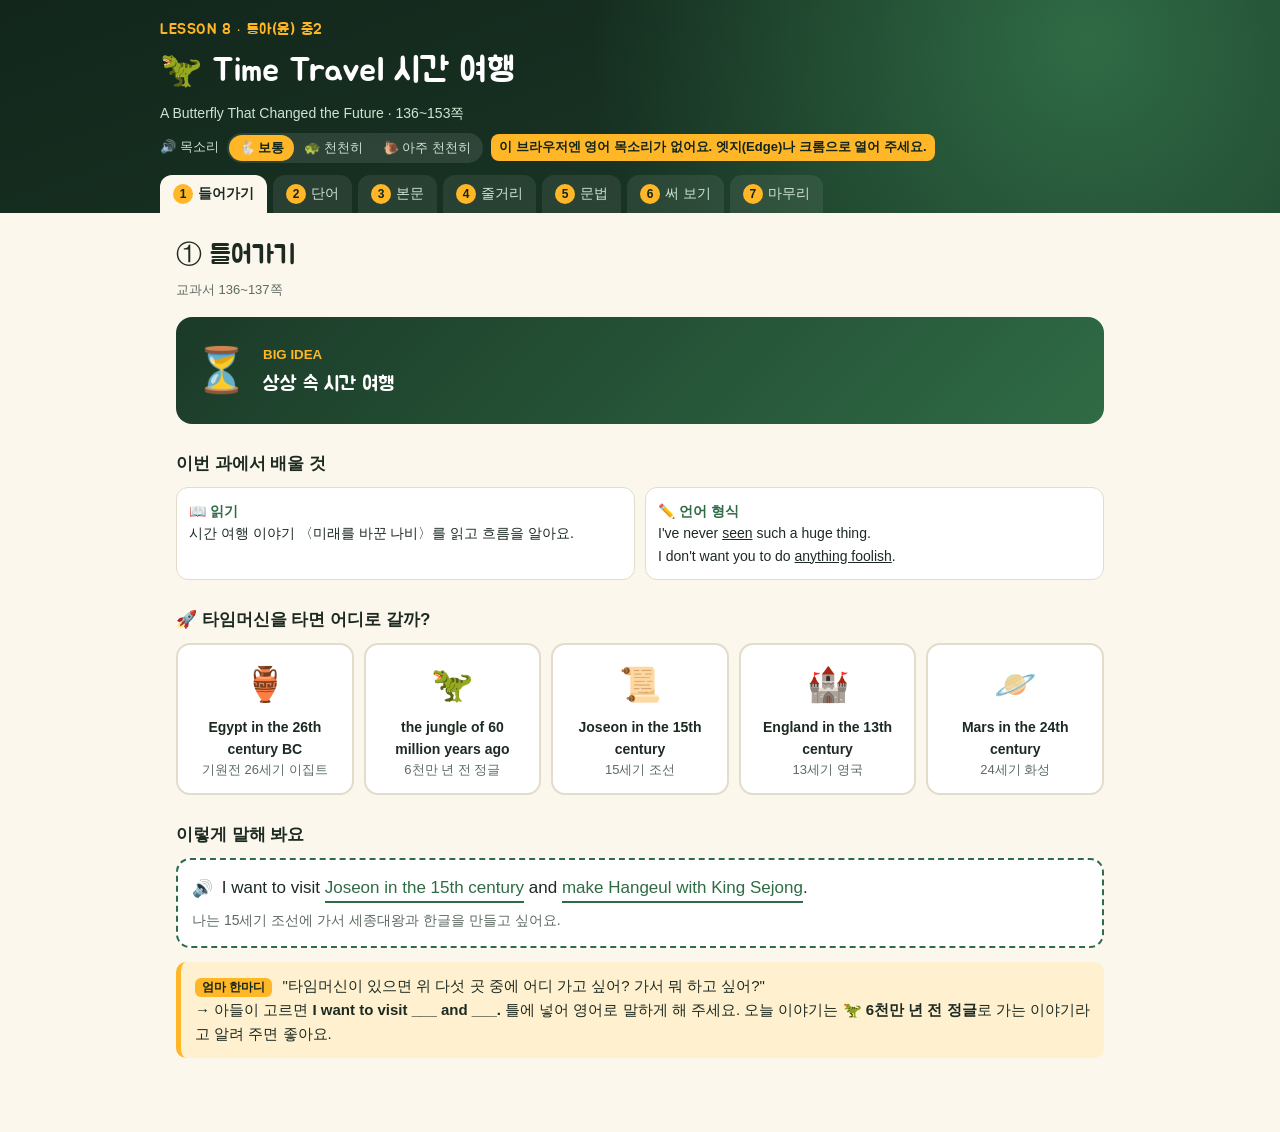
==== english8/index.html @ 737a61ec "중2 영어 8과 수업 화면(/english8) 추가: 들어가기·단어·본문 6장면(해석 가리기·전체 듣기)·줄거리·문법·써 보기·마무리 7칸, 원어민 목소리와 속도 단추, 채점 때 " ====
<!doctype html>
<html lang="ko">
<head>
<meta charset="utf-8">
<meta name="viewport" content="width=device-width, initial-scale=1">
<title>영어 8과 Time Travel</title>
<meta name="theme-color" content="#12261b">
<link rel="manifest" href="manifest.webmanifest">
<link rel="icon" type="image/png" href="icon.png">
<link rel="apple-touch-icon" href="icon.png">
<meta name="apple-mobile-web-app-capable" content="yes">
<meta name="mobile-web-app-capable" content="yes">
<meta name="apple-mobile-web-app-title" content="영어 8과">
<meta name="robots" content="noindex">
<link rel="preconnect" href="https://fonts.googleapis.com">
<link href="https://fonts.googleapis.com/css2?family=Jua&display=swap" rel="stylesheet">
<style>
:root{
  --jungle:#12261b; --jungle2:#1b3a28; --leaf:#2f6b45; --moss:#8fc26a;
  --amber:#ffb627; --amber-soft:#fff1cf; --paper:#fbf7ec; --ink:#1d2a22;
  --muted:#5d6b62; --line:#e3dccb; --card:#ffffff; --red:#d9483b;
}
*{box-sizing:border-box}
html,body{margin:0}
body{background:var(--paper);color:var(--ink);
  font-family:"Malgun Gothic","맑은 고딕","Apple SD Gothic Neo",sans-serif;line-height:1.6}
button{font-family:inherit;cursor:pointer}

/* 위쪽 머리 */
header{background:radial-gradient(circle at 85% 20%,#2f6b45 0,transparent 45%),
  linear-gradient(160deg,var(--jungle),var(--jungle2));color:#fff;padding:18px 16px 0}
.head-in{max-width:960px;margin:0 auto}
.lesson{font-family:Jua,sans-serif;color:var(--amber);font-size:15px;letter-spacing:.5px}
h1{font-family:Jua,sans-serif;font-weight:400;margin:2px 0 4px;font-size:clamp(22px,5.4vw,34px);
  white-space:nowrap;overflow:hidden;text-overflow:ellipsis}
.sub{color:#cfe3d3;font-size:14px;margin:0 0 14px;white-space:nowrap;overflow:hidden;text-overflow:ellipsis}

.voicebar{display:flex;align-items:center;gap:8px;font-size:13px;color:#cfe3d3;margin:-6px 0 12px;flex-wrap:wrap}
.voicebar select{max-width:220px;border:0;border-radius:8px;padding:4px 8px;font-family:inherit;font-size:13px;background:#fff;color:var(--ink)}
.speed{display:inline-flex;background:rgba(255,255,255,.1);border-radius:999px;padding:2px}
.speed button{border:0;background:none;color:#cfe3d3;font-size:13px;padding:4px 10px;border-radius:999px;white-space:nowrap}
.speed button.on{background:var(--amber);color:var(--jungle);font-weight:700}
#voiceNote{background:var(--amber);color:var(--jungle);border-radius:8px;padding:3px 8px;font-weight:700}
/* 칸 고르기 */
nav{display:flex;gap:6px;overflow-x:auto;padding-bottom:0;scrollbar-width:none}
nav::-webkit-scrollbar{display:none}
nav button{flex:0 0 auto;border:0;border-radius:12px 12px 0 0;padding:9px 13px;
  background:rgba(255,255,255,.08);color:#cfe3d3;font-size:14px;white-space:nowrap}
nav button.on{background:var(--paper);color:var(--ink);font-weight:700}
nav button .n{display:inline-grid;place-items:center;width:20px;height:20px;border-radius:50%;
  background:var(--amber);color:var(--jungle);font-size:12px;font-weight:700;margin-right:5px}
nav button.wait{opacity:.55}

main{max-width:960px;margin:0 auto;padding:22px 16px 60px}
section{display:none}
section.on{display:block}
h2{font-family:Jua,sans-serif;font-weight:400;font-size:clamp(20px,4.6vw,26px);margin:0 0 4px;
  white-space:nowrap;overflow:hidden;text-overflow:ellipsis}
.page{color:var(--muted);font-size:13px;margin:0 0 16px}
h3{font-size:17px;margin:26px 0 10px}

/* 엄마 말풍선 */
.mom{background:var(--amber-soft);border-left:5px solid var(--amber);border-radius:10px;
  padding:12px 14px;margin:14px 0;font-size:15px}
.mom b.tag{display:inline-block;background:var(--amber);color:var(--jungle);border-radius:6px;
  padding:0 7px;font-size:12px;margin-right:6px}

/* ① 들어가기 */
.bigidea{background:linear-gradient(135deg,var(--jungle2),var(--leaf));color:#fff;border-radius:16px;
  padding:18px;display:flex;gap:14px;align-items:center}
.bigidea .ico{font-size:44px}
.bigidea small{color:var(--amber);font-weight:700}
.bigidea p{margin:2px 0 0;font-size:20px;font-family:Jua,sans-serif}
.eras{display:grid;grid-template-columns:repeat(auto-fill,minmax(160px,1fr));gap:10px}
.era{background:var(--card);border:2px solid var(--line);border-radius:14px;padding:12px;text-align:center}
.era .e{font-size:34px}
.era .en{font-weight:700;font-size:14px;margin-top:4px}
.era .ko{color:var(--muted);font-size:13px}
.pattern{background:var(--card);border:2px dashed var(--leaf);border-radius:14px;padding:14px;font-size:17px}
.pattern .blank{display:inline-block;min-width:90px;border-bottom:2px solid var(--leaf);color:var(--leaf);text-align:center}
.goal{display:grid;grid-template-columns:1fr 1fr;gap:10px}
.goal div{background:var(--card);border:1px solid var(--line);border-radius:12px;padding:12px;font-size:14px}
.goal b{display:block;color:var(--leaf)}

/* ② 단어 */
.guess{display:grid;gap:8px}
.guess .g{background:var(--card);border:1px solid var(--line);border-radius:12px;padding:10px 12px;font-size:15px}
.guess u{text-decoration-color:var(--amber);text-decoration-thickness:3px}
.guess .g{display:grid;grid-template-columns:1fr 1fr;gap:4px 16px;align-items:center}
.guess .ko{color:#3b4a40;font-size:14.5px;border-left:2px solid var(--line);padding-left:12px}
.guess .key{display:inline-block;min-width:3.2em;background:var(--amber-soft);border-bottom:2px solid var(--amber);
  color:transparent;border-radius:4px;text-align:center;user-select:none}
.guess .key::before{content:"？";color:var(--amber);font-weight:700}
.guess .g.open .key{color:var(--leaf);font-weight:700;background:none;user-select:auto}
.guess .g.open .key::before{content:none}
@media (max-width:700px){ .guess .g{grid-template-columns:1fr} .guess .ko{border-left:0;padding-left:26px} }
.tools{display:flex;gap:8px;flex-wrap:wrap;margin:6px 0 12px}
.btn{border:0;border-radius:999px;padding:8px 14px;font-size:14px;background:var(--leaf);color:#fff}
.btn.ghost{background:var(--card);color:var(--leaf);border:2px solid var(--leaf)}
.wrap{overflow-x:auto;border-radius:14px;border:1px solid var(--line);background:var(--card)}
table{border-collapse:collapse;width:100%;font-size:15px}
th{background:var(--jungle2);color:#fff;text-align:left;padding:9px 10px;font-weight:600;white-space:nowrap}
td{padding:9px 10px;border-top:1px solid var(--line);vertical-align:top}
tr.scene td{background:#eef5e8;color:var(--leaf);font-weight:700;font-size:13px;padding:6px 10px}
td.w{font-weight:700;white-space:nowrap}
td.m{white-space:nowrap}
td.ex{color:#3b4a40}
td.ex b{color:var(--red)}
.say{border:0;background:none;font-size:17px;padding:0 4px 0 0;vertical-align:-1px}
.hide-m td.m span{background:var(--line);color:transparent;border-radius:5px;user-select:none}
.hide-m td.m span.peek{background:none;color:inherit}
.hide-w td.w span{background:var(--line);color:transparent;border-radius:5px;user-select:none}
.hide-w td.w span.peek{background:none;color:inherit}

/* ③ 본문 */
.cast{display:grid;grid-template-columns:repeat(auto-fill,minmax(250px,1fr));gap:8px}
.cast div{background:var(--card);border:1px solid var(--line);border-radius:12px;padding:9px 12px;font-size:14px;color:var(--muted)}
.cast span{font-size:22px;margin-right:6px;vertical-align:-3px}
.cast b{color:var(--ink);margin-right:6px}
.scenes{display:flex;gap:6px;flex-wrap:wrap;margin:24px 0 12px;position:sticky;top:0;z-index:5;
  background:var(--paper);padding:8px 0}
.scenes button{border:2px solid var(--leaf);background:var(--card);color:var(--leaf);border-radius:999px;
  padding:6px 13px;font-size:14px;font-weight:700}
.scenes button.on{background:var(--leaf);color:#fff}
.scard{background:var(--card);border:1px solid var(--line);border-radius:16px;overflow:hidden}
.shead{background:linear-gradient(135deg,var(--jungle2),var(--leaf));color:#fff;padding:14px 16px}
.shead .t{font-family:Jua,sans-serif;font-size:21px;white-space:nowrap;overflow:hidden;text-overflow:ellipsis}
.shead .p{color:var(--amber);font-size:13px}
.shead .story{color:#e2efe4;font-size:14px;margin-top:4px}
.chips{display:flex;flex-wrap:wrap;gap:6px;padding:12px 16px 0}
.chips span{background:#eef5e8;color:var(--leaf);border-radius:999px;padding:2px 10px;font-size:13px}
.chips span i{font-style:normal;color:var(--muted);margin-left:4px}
.sbar{display:flex;gap:8px;flex-wrap:wrap;padding:12px 16px}
.sent{display:flex;gap:6px;padding:10px 16px;border-top:1px dashed var(--line);cursor:pointer;transition:background .2s}
.sent:hover{background:#fffaf0}
.sent.now{background:var(--amber-soft)}
.sent .num{flex:0 0 22px;color:var(--muted);font-size:12px;padding-top:4px}
.sent .body{flex:1}
.sent .e{font-size:17px;line-height:1.55}
.sent .k{margin-top:3px;font-size:15px;color:var(--leaf);display:none}
.sent .k::before{content:"→ ";color:var(--amber)}
.sent.open .k{display:block}
.sent .hint{font-size:12px;color:var(--muted)}
.sent.open .hint{display:none}
.gram{display:inline-block;background:var(--red);color:#fff;border-radius:6px;font-size:11px;padding:0 6px;margin-left:6px;vertical-align:2px}
.qbox{border-top:1px solid var(--line);background:#f6f9f2;padding:12px 16px}
.q{margin:6px 0 12px}
.q .qq{font-weight:700}
.q .qq .tag{display:inline-block;background:var(--leaf);color:#fff;border-radius:6px;font-size:12px;padding:0 7px;margin-right:6px}
.q .qq .tag.think{background:var(--amber);color:var(--jungle)}
.q .qk{color:var(--muted);font-size:14px}
.q .qa{display:none;margin-top:6px;background:#fff;border-left:4px solid var(--moss);border-radius:8px;padding:8px 10px;font-size:15px}
.q.open .qa{display:block}
.q .qa small{display:block;color:var(--muted)}
.q button{margin-top:6px}
.snav{display:flex;justify-content:space-between;padding:12px 16px;border-top:1px solid var(--line)}
/* ④ 줄거리 */
.plot{display:grid;gap:8px}
.pl{background:var(--card);border:1px solid var(--line);border-radius:12px;padding:10px 12px;display:flex;gap:10px}
.pl .no{flex:0 0 26px;height:26px;border-radius:50%;background:var(--leaf);color:#fff;display:grid;place-items:center;font-weight:700;font-size:13px}
.pl .tx{font-size:16px;line-height:2}
.pl .ko{font-size:13px;color:var(--muted);line-height:1.5}
.pl input{width:7.5em;border:0;border-bottom:2px solid var(--amber);background:var(--amber-soft);border-radius:4px 4px 0 0;
  padding:1px 6px;font:inherit;font-weight:700;color:var(--leaf);text-align:center}
.pl input.ok{border-color:var(--moss);background:#e6f3dc}
.pl input.no{border-color:var(--red);background:#fde6e3;color:var(--red)}
.score{align-self:center;font-weight:700;color:var(--leaf)}
.who{display:grid;gap:8px}
.wq{background:var(--card);border:1px solid var(--line);border-radius:12px;padding:10px 12px}
.wq .line{font-size:16px}
.wq .ko{font-size:13px;color:var(--muted)}
.wq .opts{display:flex;gap:6px;flex-wrap:wrap;margin-top:6px}
.wq .opts button{border:2px solid var(--line);background:#fff;border-radius:999px;padding:4px 12px;font-size:14px}
.wq .opts button.right{border-color:var(--moss);background:#e6f3dc;color:var(--leaf);font-weight:700}
.wq .opts button.wrong{border-color:var(--red);color:var(--red);animation:shake .3s}
@keyframes shake{25%{transform:translateX(-4px)}75%{transform:translateX(4px)}}
/* ⑤ 문법 */
.mini{font-weight:400;color:var(--muted);font-size:14px}
.gcard{background:var(--card);border:1px solid var(--line);border-radius:16px;padding:16px;margin-bottom:22px}
.ghead{font-family:Jua,sans-serif;font-size:21px;margin-bottom:10px;white-space:nowrap;overflow:hidden;text-overflow:ellipsis}
.ghead b{font-weight:400;color:var(--leaf)}
.gno{display:inline-block;background:var(--amber);color:var(--jungle);border-radius:8px;font-size:14px;padding:1px 8px;margin-right:8px;vertical-align:3px;font-family:inherit;font-weight:700}
.gkey{background:var(--jungle2);color:#fff;border-radius:12px;padding:14px;font-size:19px}
.gkey b{color:var(--amber)}
.gkey .ko{color:#cfe3d3;font-size:14px;margin-top:4px}
.gkey .ko b{color:var(--amber)}
.easy{padding:6px 2px}
.easy p{margin:8px 0}
.easy b{color:var(--leaf)}
.vs{display:flex;gap:8px;flex-wrap:wrap}
.vs div{border-radius:8px;padding:4px 12px;font-weight:700}
.vs .bad{background:#fde6e3;color:var(--red);text-decoration:line-through}
.vs .good{background:#e6f3dc;color:var(--leaf)}
.uses{display:grid;grid-template-columns:repeat(auto-fit,minmax(230px,1fr));gap:8px;margin:8px 0}
.uses>div{background:#f6f9f2;border-radius:12px;padding:10px 12px}
.uses .ut{display:inline-block;background:var(--leaf);color:#fff;border-radius:6px;padding:0 8px;font-size:13px;font-weight:700;margin-right:6px}
.uses small{color:var(--muted)}
.uses p{margin:6px 0 2px;font-size:16px}
.uses p b{color:var(--red)}
.uses .ko,.pattern .ko{color:var(--muted);font-size:13.5px}
.pp{margin:10px 0;background:#fffaf0;border:1px solid var(--line);border-radius:12px;padding:8px 12px}
.pp summary{cursor:pointer;font-weight:700;color:var(--leaf)}
.pp table{margin-top:8px;font-size:14px}
.pp th{background:var(--leaf)}
.exp td,.exp th{text-align:center}
.exp td:first-child{text-align:left}
.yn{display:inline-flex;gap:4px}
.yn button{border:2px solid var(--line);background:#fff;border-radius:999px;padding:2px 10px;font-size:13px}
.yn button.on{background:var(--leaf);border-color:var(--leaf);color:#fff}
.yn button.on.n{background:var(--muted);border-color:var(--muted)}
.exp tr.both td{background:var(--amber-soft)}
.ord{background:#f6f9f2;border-radius:12px;padding:12px;margin-bottom:10px}
.ord .front,.ord .back{font-size:16px}
.ord .back{color:var(--muted);font-size:14px;margin-top:6px}
.ord .slot{min-height:40px;display:flex;flex-wrap:wrap;gap:6px;align-items:center;border-bottom:2px dashed var(--leaf);padding:6px 0;margin:6px 0}
.ord .slot:empty::before{content:"여기에 단어가 놓여요";color:#aab4ad;font-size:13px}
.ord .bank{display:flex;flex-wrap:wrap;gap:6px}
.tile{border:2px solid var(--leaf);background:#fff;color:var(--leaf);border-radius:8px;padding:4px 12px;font-size:15px;font-weight:700}
.tile.used{visibility:hidden}
.ord.ok .slot{border-color:var(--moss);background:#e6f3dc;border-radius:8px}
.ord.no .slot{border-color:var(--red)}
.ord .res{font-weight:700;font-size:14px;min-height:20px}
.trail{display:flex;align-items:center;gap:2px;font-size:22px;margin:6px 0 12px;flex-wrap:nowrap;overflow-x:auto}
.trail span{flex:0 0 auto;width:30px;height:30px;display:grid;place-items:center;border-radius:50%;background:#eef5e8;font-size:16px}
.trail span.me{background:var(--amber);font-size:20px}
.trail span.end{background:none;font-size:26px;width:auto}
.tq-q{font-size:15px;color:var(--muted);margin-bottom:6px}
.tq-o{display:grid;gap:8px}
.tq-o button{text-align:left;border:2px solid var(--line);background:#fff;border-radius:12px;padding:10px 14px;font-size:16px}
.tq-o button:hover{border-color:var(--leaf)}
.tq-o button.wrong{border-color:var(--red);color:var(--red);animation:shake .3s}
.tq-msg{min-height:24px;margin-top:8px;font-weight:700;color:var(--leaf)}
/* ⑥ 써 보기 */
.comic{display:grid;grid-template-columns:repeat(auto-fit,minmax(200px,1fr));gap:8px}
.panel{border:3px solid var(--jungle2);border-radius:12px;padding:10px;background:#fff}
.panel .pic{font-size:34px;text-align:center;background:#eef5e8;border-radius:8px;padding:8px 0;margin-bottom:6px}
.panel p{margin:0;font-size:15px}
.panel .ko,.exbox .ko,.letter .ko{color:var(--muted);font-size:13px}
.story-w{background:#fffdf6;border:1px solid var(--line);border-radius:12px;padding:6px 14px;
  background-image:repeating-linear-gradient(transparent 0 39px,#efe7d3 39px 40px);font-size:16px;line-height:40px}
.story-w p{margin:0 0 4px}
.wi{border:0;border-bottom:2px solid var(--amber);background:var(--amber-soft);border-radius:4px 4px 0 0;
  font:inherit;color:var(--leaf);font-weight:700;padding:0 6px;width:min(26em,100%);line-height:1.6}
.wi::placeholder{color:#c2a35c;font-weight:400;font-size:14px}
.exbox{background:#f6f9f2;border-radius:12px;padding:10px 14px;margin-top:6px}
.exbox p{margin:6px 0}
.check{display:grid;gap:6px}
.check label{background:#fff;border:1px solid var(--line);border-radius:10px;padding:8px 12px;cursor:pointer}
.check input{accent-color:var(--leaf);width:18px;height:18px;vertical-align:-3px;margin-right:6px}
.letter{background:#fff;border:2px dashed var(--amber);border-radius:12px;padding:12px 16px;font-size:16px}
.letter p{margin:0 0 8px}
.print-only{display:none}
@media print{
  body *{visibility:hidden}
  #printLetter,#printLetter *{visibility:visible}
  #printLetter{display:block;position:absolute;inset:0;padding:40px;font-size:20px;line-height:1.9}
}
/* ⑦ 마무리 */
.bogi{background:#f6f9f2;border:1px dashed var(--leaf);border-radius:10px;padding:8px 12px;margin-bottom:8px;font-size:15px}
.bogi b{color:var(--red)}
.pick{display:grid;gap:8px}
.pk{background:#fff;border:1px solid var(--line);border-radius:12px;padding:10px 12px}
.pk .s{font-size:16px}
.pk .ko{color:var(--muted);font-size:13px}
.pk .opts{display:flex;gap:6px;flex-wrap:wrap;margin-top:6px}
.pk .opts button{border:2px solid var(--line);background:#fff;border-radius:999px;padding:4px 14px;font-size:15px;font-weight:700}
.pk .opts button.right{border-color:var(--moss);background:#e6f3dc;color:var(--leaf)}
.pk .opts button.wrong{border-color:var(--red);color:var(--red);animation:shake .3s}
.pk .why{display:none;color:var(--leaf);font-size:13.5px;margin-top:4px}
.pk.done .why{display:block}
.seq{display:grid;gap:6px}
.seq button{display:flex;gap:10px;align-items:center;text-align:left;border:2px solid var(--line);background:#fff;border-radius:12px;padding:8px 12px;font-size:15px}
.seq button .n{flex:0 0 28px;height:28px;border-radius:50%;background:#eef1ec;display:grid;place-items:center;font-weight:700;color:var(--muted)}
.seq button.on{border-color:var(--moss);background:#f2f9ec}
.seq button.on .n{background:var(--leaf);color:#fff}
.seq button.wrong{border-color:var(--red);animation:shake .3s}
.self{display:grid;gap:8px}
.self>div{display:flex;justify-content:space-between;align-items:center;gap:10px;background:#fff;border:1px solid var(--line);border-radius:12px;padding:8px 12px}
.self p{margin:0;font-size:14.5px}
.faces{display:flex;gap:4px;flex:0 0 auto}
.faces button{border:2px solid var(--line);background:#fff;border-radius:50%;width:40px;height:40px;font-size:20px;opacity:.5}
.faces button.on{opacity:1;border-color:var(--amber);background:var(--amber-soft)}
.finish{text-align:center;background:linear-gradient(160deg,var(--jungle),var(--leaf));color:#fff;border-radius:16px;padding:22px 16px}
.finish .e{font-size:44px}
.finish b{font-family:Jua,sans-serif;font-weight:400;font-size:22px;color:var(--amber)}
.finish p{margin:6px 0 0;color:#cfe3d3;font-size:14px}
/* 정답·오답 구분 표시 */
.mark{display:inline;margin:0 4px;font-size:15px;white-space:nowrap}
.ans-tag{display:inline-block;background:var(--leaf);color:#fff;border-radius:6px;padding:0 8px;font-size:13.5px;font-weight:700;line-height:1.7;vertical-align:1px}
.pl input.no{text-decoration:line-through;text-decoration-thickness:2px}
.opts button.right::after,.tq-o button.right::after{content:" ⭕ 정답";font-size:12.5px}
.opts button.wrong::after,.tq-o button.wrong::after{content:" ❌ 오답";font-size:12.5px}
.opts button.right{background:var(--leaf)!important;color:#fff!important;border-color:var(--leaf)!important}
.opts button.wrong{text-decoration:line-through}
.legend{display:flex;gap:10px;flex-wrap:wrap;font-size:13px;color:var(--muted);margin:0 0 12px}
.legend span{background:#fff;border:1px solid var(--line);border-radius:999px;padding:2px 10px}
/* 아직 안 만든 칸 */
.soon{text-align:center;padding:50px 10px;color:var(--muted)}
.soon .e{font-size:48px}

@media (max-width:560px){
  .goal{grid-template-columns:1fr}
  td.ex{font-size:13px}
  table{font-size:14px}
}
</style>
</head>
<body>
<header>
  <div class="head-in">
    <div class="lesson">LESSON 8 · 동아(윤) 중2</div>
    <h1>🦖 Time Travel 시간 여행</h1>
    <p class="sub">A Butterfly That Changed the Future · 136~153쪽</p>
    <div class="voicebar">🔊 목소리
      <select id="voice" hidden aria-label="영어 읽어 주는 목소리"></select>
      <span class="speed" id="speed">
        <button data-r="1" class="on">🐇 보통</button><button data-r="0.7">🐢 천천히</button><button data-r="0.5">🐌 아주 천천히</button>
      </span>
      <span id="voiceNote" hidden>이 브라우저엔 영어 목소리가 없어요. 엣지(Edge)나 크롬으로 열어 주세요.</span>
    </div>
    <nav id="nav">
      <button data-go="s1" class="on"><span class="n">1</span>들어가기</button>
      <button data-go="s2"><span class="n">2</span>단어</button>
      <button data-go="s3"><span class="n">3</span>본문</button>
      <button data-go="s4"><span class="n">4</span>줄거리</button>
      <button data-go="s5"><span class="n">5</span>문법</button>
      <button data-go="s6"><span class="n">6</span>써 보기</button>
      <button data-go="s7"><span class="n">7</span>마무리</button>
    </nav>
  </div>
</header>

<main>
<!-- ① 들어가기 -->
<section id="s1" class="on">
  <h2>① 들어가기</h2>
  <p class="page">교과서 136~137쪽</p>

  <div class="bigidea">
    <div class="ico">⏳</div>
    <div><small>BIG IDEA</small><p>상상 속 시간 여행</p></div>
  </div>

  <h3>이번 과에서 배울 것</h3>
  <div class="goal">
    <div><b>📖 읽기</b>시간 여행 이야기 〈미래를 바꾼 나비〉를 읽고 흐름을 알아요.</div>
    <div><b>✏️ 언어 형식</b>I've never <u>seen</u> such a huge thing.<br>I don't want you to do <u>anything foolish</u>.</div>
  </div>

  <h3>🚀 타임머신을 타면 어디로 갈까?</h3>
  <div class="eras">
    <div class="era"><div class="e">🏺</div><div class="en">Egypt in the 26th century BC</div><div class="ko">기원전 26세기 이집트</div></div>
    <div class="era"><div class="e">🦖</div><div class="en">the jungle of 60 million years ago</div><div class="ko">6천만 년 전 정글</div></div>
    <div class="era"><div class="e">📜</div><div class="en">Joseon in the 15th century</div><div class="ko">15세기 조선</div></div>
    <div class="era"><div class="e">🏰</div><div class="en">England in the 13th century</div><div class="ko">13세기 영국</div></div>
    <div class="era"><div class="e">🪐</div><div class="en">Mars in the 24th century</div><div class="ko">24세기 화성</div></div>
  </div>

  <h3>이렇게 말해 봐요</h3>
  <div class="pattern">
    <button class="say" data-say="I want to visit Joseon in the 15th century and make Hangeul with King Sejong.">🔊</button>
    I want to visit <span class="blank">Joseon in the 15th century</span> and <span class="blank">make Hangeul with King Sejong</span>.
    <div style="color:var(--muted);font-size:14px;margin-top:6px">나는 15세기 조선에 가서 세종대왕과 한글을 만들고 싶어요.</div>
  </div>

  <div class="mom"><b class="tag">엄마 한마디</b>
    "타임머신이 있으면 위 다섯 곳 중에 어디 가고 싶어? 가서 뭐 하고 싶어?"<br>
    → 아들이 고르면 <b>I want to visit ___ and ___.</b> 틀에 넣어 영어로 말하게 해 주세요. 오늘 이야기는 <b>🦖 6천만 년 전 정글</b>로 가는 이야기라고 알려 주면 좋아요.
  </div>
</section>

<!-- ② 단어 -->
<section id="s2">
  <h2>② 단어</h2>
  <p class="page">교과서 138쪽 + 본문 아래 단어 (139~144쪽)</p>

  <h3>🗞️ 신문 기사 속 단어 뜻 맞혀 보기 <span style="font-weight:400;color:var(--muted);font-size:14px">(138쪽 A)</span></h3>
  <div class="guess" id="guess">
    <div class="g"><div class="en"><button class="say" data-say="Abraham Lincoln became the 16th president of the USA in 1861.">🔊</button>Abraham Lincoln became the 16th <u>president</u> of the USA in 1861.</div>
      <div class="ko">에이브러햄 링컨은 1861년에 미국의 16대 <span class="key">대통령</span>이 되었다.</div></div>
    <div class="g"><div class="en"><button class="say" data-say="Many people panicked in the fire on Green Street.">🔊</button>Many people <u>panicked</u> in the fire on Green Street.</div>
      <div class="ko">그린 가에서 난 불 속에서 많은 사람들이 <span class="key">겁에 질려 어쩔 줄 몰랐다</span>.</div></div>
    <div class="g"><div class="en"><button class="say" data-say="A bear family appeared, and cars stopped to watch them.">🔊</button>A bear family <u>appeared</u>, and cars stopped to watch them.</div>
      <div class="ko">곰 가족이 <span class="key">나타났고</span>, 차들이 그들을 보려고 멈춰 섰다.</div></div>
    <div class="g"><div class="en"><button class="say" data-say="A new bike path will open along the river next month.">🔊</button>A new bike <u>path</u> will open along the river next month.</div>
      <div class="ko">다음 달에 강을 따라 새 자전거 <span class="key">길</span>이 열릴 것이다.</div></div>
  </div>
  <div class="tools"><button class="btn ghost" id="guessBtn">정답 보기</button></div>

  <div class="mom"><b class="tag">엄마 한마디</b>오른쪽 해석을 같이 읽으면서 밑줄 단어 자리(？)에 들어갈 뜻을 짐작해 보게 해 주세요. 그다음 "정답 보기"를 누르면 ？ 자리에 뜻이 채워져요.</div>

  <h3>📋 8과 단어 30개 <span style="font-weight:400;color:var(--muted);font-size:14px">(본문 장면 순서)</span></h3>
  <div class="tools">
    <button class="btn" id="hideM">뜻 가리기</button>
    <button class="btn" id="hideW">영어 가리기</button>
  </div>
  <div class="wrap">
    <table id="words">
      <thead><tr><th>단어</th><th>뜻</th><th>본문 속 문장</th></tr></thead>
      <tbody></tbody>
    </table>
  </div>
  <div class="mom"><b class="tag">엄마 한마디</b>"뜻 가리기"를 누르고 단어를 하나씩 물어보세요. 가린 칸을 누르면 그 칸만 보여요. 다 맞히면 "영어 가리기"로 거꾸로 물어봐요.</div>
</section>

<section id="s3">
  <h2>③ 본문 A Butterfly That Changed the Future</h2>
  <p class="page">교과서 139~144쪽 · 미래를 바꾼 나비</p>

  <h3>👥 먼저 등장인물부터 <span style="font-weight:400;color:var(--muted);font-size:14px">(138쪽 Read Ahead)</span></h3>
  <div class="cast">
    <div><span>🧑</span><b>Eckels</b>에클스 · 공룡을 보고 싶은 손님</div>
    <div><span>👔</span><b>Mr. Parker</b>파커 씨 · 타임 트래블 회사를 세운 사람</div>
    <div><span>🧭</span><b>Travis</b>트래비스 · 여행 가이드</div>
    <div><span>🧳</span><b>two other travelers</b>다른 여행자 두 명</div>
    <div><span>📺</span><b>Mr. Keith</b>키스 씨 · TV 뉴스 속 새 대통령</div>
    <div><span>🦖</span><b>T. rex</b>티라노사우루스</div>
  </div>
  <div class="mom"><b class="tag">엄마 한마디</b>소설은 등장인물을 먼저 알면 쉬워요(교과서 Reading Tip). 위 여섯을 같이 읽고 시작해 주세요.</div>

  <div class="scenes" id="scenePills"></div>
  <div id="sceneBox"></div>
</section>
<section id="s4">
  <h2>④ 줄거리 정리</h2>
  <p class="page">교과서 145~147쪽</p>

  <h3>🧩 A. 줄거리 빈칸 채우기 <span style="font-weight:400;color:var(--muted);font-size:14px">(145쪽 Read and Complete)</span></h3>
  <div class="mom"><b class="tag">엄마 한마디</b>빈칸에 들어갈 영어 단어를 아들이 직접 쳐 보게 해 주세요. 모르면 ③ 본문의 그 장면을 다시 보면 돼요. 다 쓰면 "채점하기"를 눌러요.</div>
  <div class="plot" id="plot"></div>
  <div class="tools"><button class="btn" id="plotCheck">채점하기</button><button class="btn ghost" id="plotAns">정답 보기</button><span id="plotScore" class="score"></span></div>

  <h3>🗣️ B. 누가 한 말일까? <span style="font-weight:400;color:var(--muted);font-size:14px">(146쪽 Read and Choose)</span></h3>
  <div class="who" id="who"></div>

  <h3>💬 C. 가장 재미있었던 부분 말하기 <span style="font-weight:400;color:var(--muted);font-size:14px">(146쪽 Share Your Ideas)</span></h3>
  <div class="pattern">
    <div><button class="say" data-say="Which part of the story did you find most interesting?">🔊</button><b>Which part of the story did you find most interesting?</b></div>
    <div style="color:var(--muted);font-size:14px">이야기에서 어느 부분이 가장 재미있었나요?</div>
    <div style="margin-top:10px"><button class="say" data-say="After Eckels returned to the present, he found some unthinkable changes and got confused. I found that part most interesting.">🔊</button>After Eckels returned to the present, he found some unthinkable changes and got confused. I found that part most interesting.</div>
    <div style="color:var(--muted);font-size:14px">에클스가 현재로 돌아온 뒤 상상도 못 한 변화들을 발견하고 혼란스러워했어요. 저는 그 부분이 가장 재미있었어요.</div>
  </div>
  <div class="mom"><b class="tag">엄마 한마디</b>엄마가 위 질문을 영어로 물어보고, 아들은 예시처럼 <b>I found that part most interesting.</b>으로 끝나게 답해 보게 해 주세요. 우리말로 먼저 말해도 괜찮아요.</div>

  <h3>🎭 D. 역할 나눠 읽기 <span style="font-weight:400;color:var(--muted);font-size:14px">(147쪽 Reading Project 인형극을 집에서)</span></h3>
  <div class="mom"><b class="tag">집에서 해 보기</b>교과서에서는 여섯 명이 모둠을 만들어 인형극을 해요. 집에서는 <b>아들은 Eckels</b>, <b>엄마는 Travis와 Mr. Parker</b>를 맡아서 ③ 본문의 따옴표(“ ”) 대사만 번갈아 읽어 보세요. 해설 부분은 🔊로 들으면 돼요.</div>
</section>
<section id="s5">
  <h2>⑤ 문법 Language in Use</h2>
  <p class="page">교과서 148~149쪽</p>

  <!-- 문법 1 -->
  <div class="gcard">
    <div class="ghead"><span class="gno">문법 1</span>현재완료 <b>have + 과거분사</b></div>
    <div class="gkey"><button class="say" data-say="I've never seen such a huge thing.">🔊</button>I<b>’ve</b> never <b>seen</b> such a huge thing.
      <div class="ko">나는 이렇게 거대한 것은 한 번도 <b>본 적이 없어</b>. (본문 장면 4)</div></div>
    <div class="easy">
      <p>👉 <b>과거에 있었던 일이 지금까지 이어질 때</b> 써요. 모양은 <b>have(has) + 과거분사</b>예요.</p>
      <p>👉 I have → <b>I’ve</b>, he has → <b>he’s</b>처럼 줄여 쓰기도 해요. 주어가 he, she, it, 이름 하나면 <b>has</b>를 써요.</p>
    </div>
    <div class="uses">
      <div><span class="ut">완료</span><small>막 ~했다 · just, already</small>
        <p><button class="say" data-say="You are late. The concert has already started.">🔊</button>You are late. The concert <b>has already started</b>.</p>
        <div class="ko">너 늦었어. 콘서트가 벌써 시작했어.</div></div>
      <div><span class="ut">계속</span><small>~해 왔다 · for, since</small>
        <p><button class="say" data-say="My uncle has lived in Canada since 2010.">🔊</button>My uncle <b>has lived</b> in Canada since 2010.</p>
        <div class="ko">우리 삼촌은 2010년부터 캐나다에서 살고 있어.</div></div>
      <div><span class="ut">경험</span><small>~한 적 있다 · ever, never, before</small>
        <p><button class="say" data-say="Have you been to Jeju-do before?">🔊</button><b>Have</b> you <b>been</b> to Jeju-do before?</p>
        <div class="ko">너 전에 제주도에 가 본 적 있니?</div></div>
    </div>
    <details class="pp"><summary>📌 이번 과에 나오는 과거분사 모음 (눌러서 보기)</summary>
      <table><thead><tr><th>원래 말</th><th>과거</th><th>과거분사</th><th>뜻</th></tr></thead><tbody>
        <tr><td>be</td><td>was/were</td><td><b>been</b></td><td>~이다, 있다</td></tr>
        <tr><td>see</td><td>saw</td><td><b>seen</b></td><td>보다</td></tr>
        <tr><td>eat</td><td>ate</td><td><b>eaten</b></td><td>먹다</td></tr>
        <tr><td>meet</td><td>met</td><td><b>met</b></td><td>만나다</td></tr>
        <tr><td>run</td><td>ran</td><td><b>run</b></td><td>달리다</td></tr>
        <tr><td>swim</td><td>swam</td><td><b>swum</b></td><td>수영하다</td></tr>
        <tr><td>arrive</td><td>arrived</td><td><b>arrived</b></td><td>도착하다</td></tr>
        <tr><td>finish · learn · live · want · play</td><td>-ed</td><td><b>-ed</b> (과거와 같아요)</td><td>끝내다 · 배우다 · 살다 · 원하다 · 놀다</td></tr>
      </tbody></table></details>
    <div class="mom"><b class="tag">엄마 한마디</b>본문에도 현재완료가 두 번 더 나와요. <b>I’ve always wanted</b> to see a dinosaur.(장면 1), <b>We’ve just arrived</b> in the jungle.(장면 2) 같이 찾아보면 좋아요.</div>

    <h3>✍️ Use It: SNS 글 완성하기 <span class="mini">(finish · learn · be 를 알맞게 바꿔 쓰기)</span></h3>
    <div class="plot" id="sns"></div>
    <div class="tools"><button class="btn" id="snsCheck">채점하기</button><button class="btn ghost" id="snsAns">정답 보기</button><span id="snsScore" class="score"></span></div>

    <h3>🙋 Play Time: Have you ~? <span class="mini">(엄마랑 서로 묻고 답하기)</span></h3>
    <div class="pattern" style="font-size:16px">
      <div><button class="say" data-say="Have you eaten malatang before?">🔊</button>A: <b>Have you eaten</b> malatang before? <span class="ko">마라탕 먹어 본 적 있어?</span></div>
      <div><button class="say" data-say="Yes, I have. No, I haven't.">🔊</button>B: Yes, I have. / No, I haven’t. <span class="ko">응, 있어. / 아니, 없어.</span></div>
    </div>
    <div class="wrap" style="margin-top:10px"><table class="exp" id="exp">
      <thead><tr><th>Have you ~ ?</th><th>나</th><th>엄마</th></tr></thead><tbody></tbody></table></div>
    <div class="mom"><b class="tag">엄마 한마디</b>한 줄씩 🔊로 질문을 듣고, 서로 영어로 묻고 답한 뒤 Yes/No를 눌러요. 둘 다 Yes인 줄은 ⭐이 떠요.</div>
  </div>

  <!-- 문법 2 -->
  <div class="gcard">
    <div class="ghead"><span class="gno">문법 2</span><b>something + 형용사</b></div>
    <div class="gkey"><button class="say" data-say="I don't want you to do anything foolish.">🔊</button>I don’t want you to do <b>anything foolish</b>.
      <div class="ko">나는 네가 <b>어리석은 일</b>은 하나도 하지 않았으면 해. (본문 장면 3)</div></div>
    <div class="easy">
      <p>👉 <b>-thing</b>으로 끝나는 말(something, anything, nothing, everything)은 꾸며 주는 말(형용사)이 <b>뒤</b>에 와요.</p>
      <div class="vs"><div class="bad">✗ foolish anything</div><div class="good">○ anything foolish</div></div>
      <p>👉 보통 말은 형용사가 앞에 와요: a <b>huge</b> thing. 하지만 something은 뒤로: something <b>huge</b>.</p>
    </div>
    <div class="uses">
      <div><p><button class="say" data-say="I saw something strange in the dark.">🔊</button>I saw <b>something strange</b> in the dark.</p><div class="ko">나는 어둠 속에서 이상한 무언가를 봤어.</div></div>
      <div><p><button class="say" data-say="The kids are drawing something funny.">🔊</button>The kids are drawing <b>something funny</b>.</p><div class="ko">아이들이 재미있는 무언가를 그리고 있어.</div></div>
      <div><p><button class="say" data-say="There's nothing wrong with his answer.">🔊</button>There’s <b>nothing wrong</b> with his answer.</p><div class="ko">그의 답에는 틀린 것이 하나도 없어.</div></div>
    </div>
    <div class="mom"><b class="tag">엄마 한마디</b>본문 장면 2에도 있어요: cause <b>something unthinkable</b> (상상도 할 수 없는 일을 일으키다).</div>

    <h3>🧱 Use It: 단어 순서대로 놓기 <span class="mini">(단어를 눌러 차례로 놓아요. 놓은 단어를 누르면 빠져요)</span></h3>
    <div id="order"></div>
  </div>

  <!-- 온라인 놀이 -->
  <div class="gcard">
    <div class="ghead"><span class="gno">놀이</span>Meet the T. Rex Family 🦖</div>
    <p class="mini" style="margin:0 0 8px">두 문장 중 <b>어법이 맞는 문장</b>을 누르면 한 칸씩 T. rex 가족에게 다가가요. (149쪽 Online Play)</p>
    <div class="trail" id="trail"></div>
    <div id="tq"></div>
  </div>
</section>
<section id="s6">
  <h2>⑥ 써 보기 Think and Write</h2>
  <p class="page">교과서 150~151쪽 · 쓴 글은 이 컴퓨터에 저절로 저장돼요</p>

  <div class="gcard">
    <div class="ghead"><span class="gno">1</span>이야기 이어 쓰기</div>
    <p class="mini" style="margin:0 0 10px">현재로 돌아온 에클스에게 그다음 무슨 일이 생겼을까요? 만화 세 칸의 말풍선을 채워 이야기를 이어 써요.</p>

    <h3 style="margin-top:6px">Step 1 · Plan 만화 계획하기</h3>
    <div class="comic">
      <div class="panel"><div class="pic">😱</div><p>Eckels found some changes in the present and was shocked.</p><div class="ko">에클스는 현재에서 몇 가지 변화를 발견하고 충격을 받았다.</div></div>
      <div class="panel"><div class="pic">🧑❓🧭</div><p>Eckels went to Travis to ask what he could do.</p><div class="ko">에클스는 자기가 무엇을 할 수 있는지 물어보려고 트래비스에게 갔다.</div></div>
      <div class="panel"><div class="pic">🏙️😲</div><p>Eckels went outside and saw something unthinkable.</p><div class="ko">에클스는 밖으로 나가서 상상도 할 수 없는 무언가를 보았다.</div></div>
    </div>

    <h3>Step 2 · Write 이어 쓰기</h3>
    <div class="story-w">
      <p>Eckels found some changes in the present and was shocked.
        “<input class="wi" data-k="w1" placeholder="에클스가 혼잣말로 한 말">” he said to himself.</p>
      <p>He went to Travis to ask what he could do.
        “<input class="wi" data-k="w2" placeholder="에클스가 트래비스에게 한 질문">” asked Eckels.</p>
      <p>“<input class="wi" data-k="w3" placeholder="트래비스의 대답">” said Travis.</p>
      <p>Eckels went outside and saw something unthinkable.
        “<input class="wi" data-k="w4" placeholder="밖에서 무엇을 보고 한 말">” he said.</p>
    </div>
    <div class="tools">
      <button class="btn ghost" id="wEx">교과서 예시 보기</button>
      <button class="btn" id="wRead">🔊 내 이야기 듣기</button>
    </div>
    <div class="exbox" id="wExBox" hidden>
      <b>교과서 만화 속 말풍선</b>
      <p>① <button class="say" data-say="The world has changed because of me!">🔊</button>The world has changed because of me! <span class="ko">나 때문에 세상이 바뀌어 버렸어!</span></p>
      <p>② <button class="say" data-say="What can I do to fix the problem?">🔊</button>What can I do to fix the problem? <span class="ko">이 문제를 바로잡으려면 제가 뭘 할 수 있죠?</span></p>
      <p>③ <button class="say" data-say="Well, there's nothing you can do.">🔊</button>Well, there’s nothing you can do. <span class="ko">글쎄요, 당신이 할 수 있는 건 아무것도 없어요.</span></p>
      <p>④ <span class="mini">(교과서는 비어 있어요. 이런 식으로 써 볼 수 있어요)</span><br>
        <button class="say" data-say="I've never seen such a strange city! Everything has changed!">🔊</button>I’ve never seen such a strange city! Everything has changed! <span class="ko">이렇게 이상한 도시는 처음 봐! 모든 게 변해 버렸어!</span></p>
    </div>

    <h3>스스로 점검하기 <span class="mini">(Self-check · 엄마랑 Peer-check)</span></h3>
    <div class="check">
      <label><input type="checkbox" data-k="c1"> 상상력을 발휘해 이야기를 썼나요?</label>
      <label><input type="checkbox" data-k="c2"> 현재완료와 「something + 형용사」를 바르게 썼나요?</label>
      <label><input type="checkbox" data-k="c3"> 철자와 구두점(. , ? !)을 바르게 썼나요?</label>
    </div>
    <div class="mom"><b class="tag">엄마 한마디</b>Step 3(Peer-edit)는 짝 대신 엄마가 읽어 주세요. 잘 쓴 점 하나, 고칠 점 하나를 말해 주고 다시 써 보게 하면 돼요. 이번 과 문법(<b>have + 과거분사</b>, <b>something + 형용사</b>)을 한 번이라도 넣어 보라고 해 주세요.</div>
  </div>

  <div class="gcard">
    <div class="ghead"><span class="gno">2</span>10년 뒤의 나에게 편지 쓰기</div>
    <p class="mini" style="margin:0 0 10px">151쪽 Create · 교과서 예시(Mina의 편지)를 먼저 읽고, 내 편지를 써요.</p>
    <div class="letter">
      <p><b>Dear Future Me,</b></p>
      <p>Hi. How are you? I’m now in the second grade in middle school. You’ve always wanted to be a pilot. I hope your dream has come true. Hope you’re happy.</p>
      <p>With love,<br>Mina</p>
      <div class="ko">10년 뒤의 나에게, 안녕. 잘 지내? 나는 지금 중학교 2학년이야. 너는 늘 비행기 조종사가 되고 싶어 했지. 네 꿈이 이루어졌기를 바라. 행복하길 바라. 사랑을 담아, 미나가</div>
      <button class="btn ghost" style="margin-top:8px" id="minaRead">🔊 Mina 편지 듣기</button>
    </div>

    <h3>✉️ 내 편지</h3>
    <div class="story-w">
      <p><b>Dear Future Me,</b></p>
      <p>Hi. How are you? I’m now in the second grade in middle school.
        You’ve always wanted to be <input class="wi" data-k="dream" placeholder="a(n) + 꿈 (예: a game designer)" style="width:15em">.
        I hope your dream has come true.
        <input class="wi" data-k="more" placeholder="더 하고 싶은 말 (써도 되고 안 써도 돼요)" style="width:22em"></p>
      <p>Hope you’re happy.</p>
      <p>With love,<br><input class="wi" data-k="name" placeholder="영어 이름" style="width:9em"></p>
    </div>
    <div class="tools"><button class="btn" id="lRead">🔊 내 편지 듣기</button><button class="btn ghost" id="lPrint">🖨️ 편지만 인쇄하기</button></div>
    <div class="mom"><b class="tag">엄마 한마디</b>꿈을 영어로 모르면 같이 찾아 주세요. 예: a doctor(의사), a soccer player(축구 선수), a YouTuber(유튜버), a programmer(프로그래머). 교과서처럼 편지를 인쇄해서 타임캡슐 상자에 넣어 두면 좋은 추억이 돼요.</div>
  </div>
</section>
<div id="printLetter" class="print-only"></div>
<section id="s7">
  <h2>⑦ 마무리 Review</h2>
  <p class="page">교과서 152~153쪽 · 이 단원에서 배운 것을 확인해요</p>

  <div class="mom"><b class="tag">엄마 한마디</b>책을 덮고 혼자 풀게 해 주세요. 문제마다 채점 단추가 있어요. 틀린 문제는 ③ 본문이나 ⑤ 문법으로 돌아가서 다시 보면 돼요.</div>
  <div class="legend"><span>⭕ 맞은 답</span><span>❌ 틀린 답 (줄이 그어져요)</span><span><b class="ans-tag">정답 ○○</b> 초록 표가 정답</span></div>

  <div class="gcard">
    <div class="ghead"><span class="gno">Big Idea</span>언어 형식 고르기</div>
    <div class="pick" id="pick0"></div>
  </div>

  <div class="gcard">
    <div class="ghead"><span class="gno">Words</span>단어와 읽기</div>

    <h3 style="margin-top:4px">1. 빈칸에 알맞은 단어를 〈보기〉에서 골라 쓰기</h3>
    <div class="bogi">보기 · terrified · whisper · cause · founder</div>
    <div class="plot" id="r1"></div>
    <div class="tools"><button class="btn" id="r1Check">채점하기</button><button class="btn ghost" id="r1Ans">정답 보기</button><span id="r1Score" class="score"></span></div>

    <h3>2. 빈칸에 at · by · in 중 알맞은 말 쓰기</h3>
    <div class="plot" id="r2"></div>
    <div class="tools"><button class="btn" id="r2Check">채점하기</button><button class="btn ghost" id="r2Ans">정답 보기</button><span id="r2Score" class="score"></span></div>

    <h3>3. 이야기 순서대로 누르기 <span class="mini">(먼저 일어난 일부터 차례로 눌러요)</span></h3>
    <div class="seq" id="seq"></div>
    <div class="tools"><button class="btn ghost" id="seqReset">다시 하기</button><span id="seqMsg" class="score"></span></div>

    <h3>4. 본문 내용과 맞으면 T, 틀리면 F</h3>
    <div class="pick" id="tf"></div>
  </div>

  <div class="gcard">
    <div class="ghead"><span class="gno">Grammar</span>문법과 쓰기</div>

    <h3 style="margin-top:4px">5. 주어진 단어로 현재완료 문장 완성하기</h3>
    <div class="bogi">예시 · Anna <b>has been</b> sick since Monday. <span class="mini">(애나는 월요일부터 계속 아파.)</span></div>
    <div class="plot" id="r5"></div>
    <div class="tools"><button class="btn" id="r5Check">채점하기</button><button class="btn ghost" id="r5Ans">정답 보기</button><span id="r5Score" class="score"></span></div>

    <h3>6. 그림을 보고 something + 형용사로 쓰기 <span class="mini">(cold · sweet · warm)</span></h3>
    <div class="bogi">예시 · 🥱 Tim is bored. He wants to do <b>something fun</b>. <span class="mini">(팀은 심심해. 그는 재미있는 걸 하고 싶어.)</span></div>
    <div class="plot" id="r6"></div>
    <div class="tools"><button class="btn" id="r6Check">채점하기</button><button class="btn ghost" id="r6Ans">정답 보기</button><span id="r6Score" class="score"></span></div>

    <h3>7. 친구들에게 소개하고 싶은 특별한 경험 두 가지 쓰기</h3>
    <div class="bogi">예시 · I <b>have run</b> a half marathon before. <span class="mini">(나는 전에 하프 마라톤을 뛰어 본 적이 있어.)</span></div>
    <div class="story-w" id="r7">
      <p>① <input class="wi" data-k="e1" placeholder="I have ~ before."></p>
      <p>② <input class="wi" data-k="e2" placeholder="I have ~ before."></p>
    </div>
    <div class="mom"><b class="tag">엄마 한마디</b>정답이 없는 문제예요. <b>I have + 과거분사</b> 모양이 맞는지만 같이 봐 주세요. ⑤ 문법의 과거분사 표를 보면 도움이 돼요.</div>
  </div>

  <div class="gcard">
    <div class="ghead"><span class="gno">Check</span>스스로 평가하기 <span class="mini">Check Yourself</span></div>
    <div class="self" id="self">
      <div data-k="s1"><p><b>Words and Reading</b><br>시간 여행을 주제로 한 이야기를 읽고, 글의 흐름을 파악할 수 있어요.</p>
        <span class="faces"><button>😊</button><button>🙂</button><button>😥</button></span></div>
      <div data-k="s2"><p><b>Grammar and Writing</b><br>이 단원에서 배운 언어 형식을 써서 본문 이야기를 이어 쓸 수 있어요.</p>
        <span class="faces"><button>😊</button><button>🙂</button><button>😥</button></span></div>
    </div>
  </div>

  <div class="finish">
    <div class="e">🦋</div>
    <b>Lesson 8 끝! 정말 수고했어!</b>
    <p>A little change can cause something unthinkable. 작은 노력도 큰 변화를 만들어요.</p>
  </div>
</section>
</main>

<script>
// 단어: [장면, 단어, 뜻, 본문 문장(단어는 *로 감쌈)]
const WORDS = [
 [1,"president","대통령","Mr. Keith, the new *president*, was on the news."],
 [1,"founder","설립자","said Mr. Parker, the *founder* of Time Travel."],
 [1,"dinosaur","공룡","I've always wanted to see a *dinosaur*."],
 [1,"jungle","정글, 밀림","We can take you back to the *jungle* of 60 million years ago."],
 [1,"million","백만","the jungle of 60 *million* years ago"],
 [1,"instruction","지시, 설명","To stay safe, you must follow his *instructions*."],
 [2,"path","길","Do you see the *path* over there?"],
 [2,"at any time","언제라도","You must not leave it *at any time*."],
 [2,"by accident","실수로, 우연히","You might kill something *by accident*."],
 [2,"cause","일으키다","A little change here can *cause* something unthinkable in the future."],
 [2,"unthinkable","상상도 할 수 없는","something *unthinkable* in the future"],
 [3,"be covered in","~로 덮여 있다","The jungle *was covered in* fog."],
 [3,"fog","안개","The jungle was covered in *fog*."],
 [3,"foolish","어리석은","I don't want you to do anything *foolish*."],
 [4,"whisper","속삭이다","Travis *whispered*, \"Look over there.\""],
 [4,"appear","나타나다","A T. rex slowly *appeared*."],
 [4,"scared","무서워하는","I'm so *scared*."],
 [4,"breathe","숨 쉬다","I can't *breathe*."],
 [4,"panic","겁에 질려 어쩔 줄 모르다","Don't *panic*, Eckels."],
 [4,"terrified","겁에 질린","He was so *terrified* that he left the path by accident."],
 [4,"toward","~쪽으로","The T. rex turned its head *toward* him."],
 [4,"silence","침묵, 고요","There was a moment of *silence*."],
 [4,"suddenly","갑자기","It *suddenly* started to run toward them."],
 [4,"roar","으르렁거리는 소리","with a loud *roar*"],
 [5,"put ~ in danger","~을 위험에 빠뜨리다","You *put* all of us *in danger*."],
 [5,"mud","진흙","There's only a little *mud* on my shoes."],
 [5,"stare","빤히 쳐다보다","Travis *stared* at Eckels for a long time."],
 [6,"except","~을 제외하고","Everything looked the same, *except* the big sign on the wall."],
 [6,"confused","혼란스러운","Eckels was *confused*."],
 [6,"shocked","충격을 받은","He was *shocked*."]
];
const SCENE = ["","장면 1 · 타임트래블 사무실 (139쪽)","장면 2 · 6천만 년 전 정글에 도착 (140쪽)","장면 3 · 안개 낀 정글 (141쪽)",
  "장면 4 · T. rex가 나타나다 (142쪽)","장면 5 · 타임머신으로 돌아오다 (143쪽)","장면 6 · 달라진 현재 (144쪽)"];

const tb = document.querySelector("#words tbody");
let last = 0, html = "";
const esc = s => s.replace(/&/g,"&amp;").replace(/</g,"&lt;");
for (const [sc,w,m,ex] of WORDS){
  if (sc !== last){ html += `<tr class="scene"><td colspan="3">${SCENE[sc]}</td></tr>`; last = sc; }
  const plain = ex.replace(/\*/g,"");
  const exH = esc(ex).replace(/\*(.+?)\*/g,"<b>$1</b>");
  html += `<tr><td class="w"><button class="say" data-say="${w.replace("~","")}">🔊</button><span>${esc(w)}</span></td>
    <td class="m"><span>${m}</span></td>
    <td class="ex"><button class="say" data-say="${esc(plain).replace(/"/g,"&quot;")}">🔊</button>${exH}</td></tr>`;
}
tb.innerHTML = html;

// 칸 넘기기
const nav = document.getElementById("nav");
nav.addEventListener("click", e => {
  const b = e.target.closest("button"); if (!b) return;
  nav.querySelectorAll("button").forEach(x => x.classList.toggle("on", x === b));
  document.querySelectorAll("section").forEach(s => s.classList.toggle("on", s.id === b.dataset.go));
  window.scrollTo({top:0});
});

// 읽어 주기: 원어민 목소리(자연스러운 목소리)를 먼저 고르고, 한국어 목소리로는 절대 읽지 않음
const PREFER = [/Ava.*Natural/i,/Jenny.*Natural/i,/Aria.*Natural/i,/Emma.*Natural/i,/Andrew.*Natural/i,/Guy.*Natural/i,
  /Natural/i,/Google US English/i,/Samantha/i,/Google UK English Female/i,/Microsoft Zira/i,/Microsoft David/i];
const voiceSel = document.getElementById("voice");
const voiceNote = document.getElementById("voiceNote");
let enVoices = [];
function loadVoices(){
  enVoices = speechSynthesis.getVoices().filter(v => /^en[-_](US|GB)/i.test(v.lang));
  if (!enVoices.length){ voiceSel.hidden = true; voiceNote.hidden = false; return; }
  const score = v => { const i = PREFER.findIndex(r => r.test(v.name)); return (i < 0 ? 99 : i) + (/en[-_]US/i.test(v.lang) ? 0 : .5); };
  enVoices.sort((a,b) => score(a) - score(b));
  let saved = ""; try { saved = localStorage.getItem("u8voice") || ""; } catch(e){}
  voiceSel.innerHTML = enVoices.map(v => `<option value="${esc(v.name)}">${esc(v.name.replace(/^Microsoft |Online \(Natural\) - /g,"").replace(/\s*\(.*\)/,""))}</option>`).join("");
  if (enVoices.some(v => v.name === saved)) voiceSel.value = saved;
  voiceSel.hidden = false; voiceNote.hidden = true;
}
if ("speechSynthesis" in window){
  loadVoices();
  speechSynthesis.addEventListener("voiceschanged", loadVoices);
}
voiceSel.addEventListener("change", () => {
  try { localStorage.setItem("u8voice", voiceSel.value); } catch(e){}
  speak("Hello! I'm your English reading voice.");
});
function speak(t){
  if (!("speechSynthesis" in window)) return;
  const v = enVoices.find(v => v.name === voiceSel.value) || enVoices[0];
  if (!v){ voiceNote.hidden = false; voiceNote.animate([{transform:"scale(1.06)"},{transform:"scale(1)"}],300); return; }
  if (playing) stopAll();
  speechSynthesis.cancel();
  const u = new SpeechSynthesisUtterance(t);
  u.voice = v; u.lang = v.lang; u.rate = (/Natural/i.test(v.name) ? 0.95 : 0.9) * speed;
  speechSynthesis.speak(u);
}

// 읽기 속도: 보통 · 천천히 · 아주 천천히 (고른 것 기억)
const speedBox = document.getElementById("speed");
let speed = 1;
function setSpeed(r){
  speed = r;
  speedBox.querySelectorAll("button").forEach(b => b.classList.toggle("on", +b.dataset.r === r));
}
try { const s = +localStorage.getItem("u8speed"); if (s) setSpeed(s); } catch(e){}
speedBox.addEventListener("click", e => {
  const b = e.target.closest("button"); if (!b) return;
  setSpeed(+b.dataset.r);
  try { localStorage.setItem("u8speed", b.dataset.r); } catch(e){}
});
document.addEventListener("click", e => {
  const s = e.target.closest(".say"); if (s) { speak(s.dataset.say); return; }
  const cell = e.target.closest("td.m span, td.w span"); if (cell) cell.classList.toggle("peek");
});

// 신문 기사 정답
document.getElementById("guessBtn").addEventListener("click", e => {
  const g = document.querySelectorAll("#guess .g");
  const open = !g[0].classList.contains("open");
  g.forEach(x => x.classList.toggle("open", open));
  e.target.textContent = open ? "정답 숨기기" : "정답 보기";
});

// 뜻·영어 가리기
function toggler(id, cls, on, off){
  const b = document.getElementById(id);
  b.addEventListener("click", () => {
    const t = document.getElementById("words");
    const now = t.classList.toggle(cls);
    t.querySelectorAll(".peek").forEach(x => x.classList.remove("peek"));
    b.textContent = now ? off : on;
  });
}
toggler("hideM","hide-m","뜻 가리기","뜻 보이기");
toggler("hideW","hide-w","영어 가리기","영어 보이기");

/* ③ 본문: 장면마다 [영어, 해석, 문법표시] */
const STORY = [
 {t:"타임 트래블 사무실", p:"139쪽", story:"공룡을 보고 싶은 에클스가 시간 여행 회사를 찾아가요.", s:[
  ["Eckels walked into the office of Time Travel.","에클스는 타임 트래블 사무실로 걸어 들어갔다."],
  ["The big sign on the wall said, “NAME ANY YEAR IN THE PAST. WE TAKE YOU THERE.”","벽에 걸린 큰 간판에는 “과거의 어느 해든 말하세요. 저희가 그곳으로 데려다 드립니다.”라고 쓰여 있었다."],
  ["There was a TV on the wall, and Mr. Keith, the new president, was on the news.","벽에는 TV가 있었고, 새 대통령인 키스 씨가 뉴스에 나오고 있었다."],
  ["“How can we help you?” said Mr. Parker, the founder of Time Travel.","“무엇을 도와드릴까요?” 타임 트래블의 설립자인 파커 씨가 말했다."],
  ["“I’ve always wanted to see a dinosaur. Is it possible?” asked Eckels.","“저는 항상 공룡을 보고 싶었어요. 가능한가요?” 에클스가 물었다.","현재완료"],
  ["“Sure,” said Mr. Parker. “We can take you back to the jungle of 60 million years ago.”","“물론이죠.” 파커 씨가 말했다. “저희가 손님을 6천만 년 전의 정글로 데려다 드릴 수 있어요.”"],
  ["“Great,” said Eckels. “Can you take me there now?”","“좋아요.” 에클스가 말했다. “지금 저를 그곳에 데려다줄 수 있나요?”"],
  ["“You’re lucky. There’s a time machine that leaves in 10 minutes,” said Mr. Parker.","“운이 좋으시네요. 10분 뒤에 출발하는 타임머신이 있어요.” 파커 씨가 말했다."],
  ["“This is Travis, your travel guide,” he continued.","“이분은 손님의 여행 가이드인 트래비스예요.” 그가 말을 이었다."],
  ["“To stay safe, you must follow his instructions.”","“안전하려면 이 사람의 지시를 꼭 따라야 해요.”"]],
  q:[["Q1","Who was on the news?","누가 뉴스에 나왔나요?","Mr. Keith, the new president, was on the news.","새 대통령인 키스 씨가 뉴스에 나왔다."],
     ["Q2","What did Mr. Parker tell Eckels to follow?","파커 씨는 에클스에게 무엇을 따르라고 했나요?","He told Eckels to follow Travis’s instructions.","트래비스의 지시를 따르라고 했다."]]},
 {t:"6천만 년 전 정글에 도착", p:"140쪽", story:"트래비스가 절대 길을 벗어나지 말라고 주의를 줘요.", s:[
  ["Inside the time machine, there were two other travelers.","타임머신 안에는 다른 여행자 두 명이 있었다."],
  ["Eckels sat down and closed his eyes.","에클스는 앉아서 눈을 감았다."],
  ["He felt the machine moving under his feet.","그는 발밑에서 기계가 움직이는 것을 느꼈다."],
  ["After only a few minutes, the machine stopped.","겨우 몇 분 뒤에 기계가 멈췄다."],
  ["“We’ve just arrived in the jungle of 60 million years ago,” Travis explained.","“우리는 방금 6천만 년 전의 정글에 도착했어요.” 트래비스가 설명했다.","현재완료"],
  ["“Do you see the path over there? You must not leave it at any time.","“저쪽에 길이 보이죠? 어느 때라도 그 길을 벗어나면 절대 안 돼요."],
  ["Do not touch anything. You might kill something by accident.","아무것도 만지지 마세요. 실수로 무언가를 죽일지도 몰라요."],
  ["A little change here can cause something unthinkable in the future.”","여기서의 작은 변화가 미래에 상상도 할 수 없는 일을 일으킬 수 있어요.”","something+형용사"]],
  q:[["Q3","Where did the time machine arrive?","타임머신은 어디에 도착했나요?","It arrived in the jungle of 60 million years ago.","6천만 년 전의 정글에 도착했다."],
     ["Think!","Travis said, “A little change here can cause something unthinkable in the future.” What do you think he meant?","트래비스의 이 말은 무슨 뜻이었을까요?",null,"과거에서 아주 작은 것 하나만 바뀌어도 미래가 상상도 못 할 만큼 크게 달라질 수 있다는 뜻이에요. (정답이 하나는 아니에요. 아들 생각을 먼저 들어 보세요.)"]]},
 {t:"안개 낀 정글", p:"141쪽", story:"모두 타임머신에서 내려 길을 따라 걷기 시작해요.", s:[
  ["Slowly, everyone got out of the time machine.","천천히 모두가 타임머신에서 내렸다."],
  ["The jungle was covered in fog.","정글은 안개로 덮여 있었다."],
  ["It was very quiet.","아주 조용했다."],
  ["“I’m so excited,” said Eckels.","“너무 신나요.” 에클스가 말했다."],
  ["“Be careful. Some of the dinosaurs are hungry,” said Travis.","“조심하세요. 공룡들 중 몇 마리는 배가 고파요.” 트래비스가 말했다."],
  ["“Just stay calm. I don’t want you to do anything foolish.”","“그냥 침착하게 있어요. 나는 당신이 어리석은 일은 하나도 하지 않았으면 해요.”","something+형용사"],
  ["“Don’t worry. I’m not a fool,” said Eckels.","“걱정 마세요. 저는 바보가 아니에요.” 에클스가 말했다."],
  ["They all began to walk on the path.","그들은 모두 길 위를 걷기 시작했다."]],
  q:[["Q4","What was the jungle covered in?","정글은 무엇으로 덮여 있었나요?","It was covered in fog.","안개로 덮여 있었다."]]},
 {t:"T. rex가 나타나다", p:"142쪽", story:"거대한 티라노사우루스를 보고 겁에 질린 에클스가 실수로 길을 벗어나요.", s:[
  ["After some time, Travis whispered, “Look over there. There is a T. rex.”","얼마 뒤, 트래비스가 속삭였다. “저쪽을 보세요. 티라노사우루스가 있어요.”"],
  ["One hundred meters away, a T. rex slowly appeared.","100미터 떨어진 곳에서 티라노사우루스 한 마리가 천천히 나타났다."],
  ["“It,” whispered Eckels. “It . . .”","“저, 저건…….” 에클스가 속삭였다. “저건…….”"],
  ["“Sh!”","“쉿!”"],
  ["“It . . . is huge. I’ve never seen such a huge thing. I’m so scared,” said Eckels.","“저건…… 거대해요. 저는 이렇게 거대한 것은 한 번도 본 적이 없어요. 너무 무서워요.” 에클스가 말했다.","현재완료"],
  ["“Sh . . . quiet!” Travis said angrily. “You don’t want it to see you.”","“쉿…… 조용히!” 트래비스가 화를 내며 말했다. “저게 당신을 보면 안 되잖아요.”"],
  ["“I can’t breathe,” said Eckels. “Get me out of here!”","“숨을 못 쉬겠어요.” 에클스가 말했다. “저를 여기서 꺼내 주세요!”"],
  ["“Don’t panic, Eckels,” said Travis. “Turn around, and walk quietly back to the machine.”","“겁먹고 허둥대지 마세요, 에클스.” 트래비스가 말했다. “뒤돌아서 기계까지 조용히 걸어 돌아가세요.”"],
  ["Eckels turned around and started to run.","에클스는 뒤돌아서 뛰기 시작했다."],
  ["He was so terrified that he left the path by accident.","그는 너무 겁에 질려서 실수로 길을 벗어났다."],
  ["“Eckels!” shouted Travis. “Don’t leave the path!”","“에클스!” 트래비스가 소리쳤다. “길을 벗어나지 마세요!”"],
  ["The T. rex heard Travis and turned its head toward him and the other travelers.","티라노사우루스는 트래비스의 소리를 듣고 그와 다른 여행자들 쪽으로 머리를 돌렸다."],
  ["There was a moment of silence.","잠깐 침묵이 흘렀다."],
  ["Then, it suddenly started to run toward them with a loud roar.","그러더니 그것이 크게 으르렁거리며 갑자기 그들을 향해 달려오기 시작했다."],
  ["“Run, everybody! Run!” shouted Travis.","“모두 뛰어요! 뛰어요!” 트래비스가 소리쳤다."]],
  q:[["Q5","What appeared one hundred meters away?","100미터 떨어진 곳에 무엇이 나타났나요?","A T. rex appeared.","티라노사우루스가 나타났다."],
     ["Q6","Why did Eckels leave the path by accident?","에클스는 왜 실수로 길을 벗어났나요?","Because he was so terrified.","너무 겁에 질렸기 때문이다."]]},
 {t:"타임머신으로 돌아오다", p:"143쪽", story:"에클스는 아무것도 죽이지 않았다고 하지만, 신발에 진흙이 묻어 있어요.", s:[
  ["Travis and the other travelers returned safely to the machine and found Eckels inside.","트래비스와 다른 여행자들은 무사히 기계로 돌아왔고, 안에 있는 에클스를 발견했다."],
  ["“You put all of us in danger,” said Travis to Eckels in an angry voice.","“당신이 우리 모두를 위험에 빠뜨렸어요.” 트래비스가 화난 목소리로 에클스에게 말했다."],
  ["“You left the path.”","“당신은 길을 벗어났어요.”"],
  ["“I’m sorry, but I didn’t kill anything,” said Eckels.","“미안해요. 하지만 저는 아무것도 죽이지 않았어요.” 에클스가 말했다."],
  ["“There’s only a little mud on my shoes.”","“제 신발에 진흙이 조금 묻었을 뿐이에요.”"],
  ["Travis stared at Eckels for a long time without saying anything.","트래비스는 아무 말 없이 오랫동안 에클스를 빤히 쳐다보았다."],
  ["“Let’s go home,” said Travis finally.","“집으로 갑시다.” 마침내 트래비스가 말했다."]],
  q:[["Q7","According to Eckels, what was on his shoes?","에클스의 말에 따르면, 그의 신발에 무엇이 묻어 있었나요?","There was only a little mud on his shoes.","진흙이 조금 묻어 있었다."],
     ["Think!","Why do you think Travis stared at Eckels for a long time without saying anything?","트래비스는 왜 아무 말 없이 오랫동안 에클스를 쳐다봤을까요?",null,"에클스가 길을 벗어나면서 과거의 무언가를 바꿨을까 봐 걱정되고 화가 났기 때문일 거예요. (아들 생각을 먼저 들어 보세요.)"]]},
 {t:"달라진 현재", p:"144쪽", story:"현재로 돌아오니 간판 글자와 대통령이 바뀌어 있어요. 범인은 죽은 나비!", s:[
  ["The machine stopped.","기계가 멈췄다."],
  ["They all returned to the present safely.","그들은 모두 무사히 현재로 돌아왔다."],
  ["“Is everything okay here?” asked Travis.","“여기는 다 괜찮나요?” 트래비스가 물었다."],
  ["“Fine. Welcome home!” said Mr. Parker.","“좋아요. 잘 돌아왔어요!” 파커 씨가 말했다."],
  ["Eckels looked around the room carefully.","에클스는 방을 꼼꼼히 둘러보았다."],
  ["Everything looked the same, except the big sign on the wall.","벽에 걸린 큰 간판만 빼고 모든 것이 똑같아 보였다."],
  ["The sign now said, “NAIM ANY YEER EN THE PAST. WEE TAEK YU THAIR.”","이제 간판에는 “NAIM ANY YEER EN THE PAST. WEE TAEK YU THAIR.”라고 쓰여 있었다. (처음 간판과 같은 말인데 철자가 다 틀려 있어요!)"],
  ["Eckels was confused.","에클스는 혼란스러웠다."],
  ["Then, he saw the TV.","그때 그는 TV를 보았다."],
  ["The new president was on the news, but it was not Mr. Keith.","새 대통령이 뉴스에 나오고 있었는데, 키스 씨가 아니었다."],
  ["“What’s going on?” He got more confused.","“무슨 일이지?” 그는 더 혼란스러워졌다."],
  ["He sat down and looked closely at the mud on his shoes.","그는 앉아서 신발에 묻은 진흙을 자세히 들여다보았다."],
  ["“No, it can’t be,” said Eckels.","“아니야, 그럴 리가 없어.” 에클스가 말했다."],
  ["“It’s all because of this little thing?”","“이게 다 이 작은 것 때문이라고?”"],
  ["He was shocked.","그는 충격을 받았다."],
  ["In the mud on his right shoe, he found a small dead butterfly.","오른쪽 신발의 진흙 속에서 그는 죽은 작은 나비 한 마리를 발견했다."]],
  q:[["Q8","What did Eckels find in the mud on his right shoe?","에클스는 오른쪽 신발의 진흙 속에서 무엇을 발견했나요?","He found a small dead butterfly.","죽은 작은 나비 한 마리를 발견했다."],
     ["Think!","Why do you think Eckels was shocked?","에클스는 왜 충격을 받았을까요?",null,"과거에서 실수로 나비 한 마리를 죽인 것 때문에 현재(간판 철자, 대통령)가 바뀌었다는 걸 알았기 때문이에요. (아들 생각을 먼저 들어 보세요.)"]]}
];
const quoteFix = s => s.replace(/[“”]/g,'"').replace(/’/g,"'").replace(/ \. \. \./g,"...");
let curScene = 0;
const pills = document.getElementById("scenePills");
pills.innerHTML = STORY.map((sc,i) => `<button data-i="${i}">장면 ${i+1}</button>`).join("");
pills.addEventListener("click", e => { const b = e.target.closest("button"); if (b) showScene(+b.dataset.i); });

function showScene(i){
  stopAll();
  curScene = i;
  pills.querySelectorAll("button").forEach((b,j) => b.classList.toggle("on", j === i));
  const sc = STORY[i];
  const chips = WORDS.filter(w => w[0] === i+1).map(w => `<span>${esc(w[1])}<i>${w[2]}</i></span>`).join("");
  const sents = sc.s.map(([e,k,g],j) => `<div class="sent" data-j="${j}"><div class="num">${j+1}</div><div class="body">
      <div class="e"><button class="say" data-say="${esc(quoteFix(e)).replace(/"/g,"&quot;")}">🔊</button>${esc(e)}${g?`<span class="gram">${g}</span>`:""}</div>
      <div class="k">${esc(k)}</div><div class="hint">눌러서 뜻 보기</div></div></div>`).join("");
  const qs = sc.q.map(([tag,qe,qk,ae,ak]) => `<div class="q"><div class="qq"><span class="tag${tag==="Think!"?" think":""}">${tag}</span>
      ${tag!=="Think!"?`<button class="say" data-say="${esc(qe)}">🔊</button>`:""}${esc(qe)}</div><div class="qk">${qk}</div>
      <button class="btn ghost qbtn">${tag==="Think!"?"생각 예시 보기":"답 보기"}</button>
      <div class="qa">${ae?`<button class="say" data-say="${esc(ae)}">🔊</button><b>${esc(ae)}</b><small>${ak}</small>`:ak}</div></div>`).join("");
  document.getElementById("sceneBox").innerHTML = `<div class="scard">
    <div class="shead"><div class="p">장면 ${i+1} · ${sc.p}</div><div class="t">${sc.t}</div><div class="story">${sc.story}</div></div>
    <div class="chips">${chips}</div>
    <div class="sbar"><button class="btn" id="playAll">▶ 장면 전체 듣기</button><button class="btn ghost" id="openAll">해석 모두 보기</button></div>
    <div id="sents">${sents}</div>
    <div class="qbox">${qs}</div>
    <div class="snav"><button class="btn ghost" id="prevSc" ${i===0?"hidden":""}>◀ 장면 ${i}</button><span></span>
      <button class="btn" id="nextSc" ${i===STORY.length-1?"hidden":""}>장면 ${i+2} ▶</button></div></div>`;
  document.getElementById("prevSc").onclick = () => { showScene(i-1); pills.scrollIntoView({behavior:"smooth"}); };
  document.getElementById("nextSc").onclick = () => { showScene(i+1); pills.scrollIntoView({behavior:"smooth"}); };
  document.getElementById("openAll").onclick = e => {
    const all = document.querySelectorAll("#sents .sent");
    const open = ![...all].every(x => x.classList.contains("open"));
    all.forEach(x => x.classList.toggle("open", open));
    e.target.textContent = open ? "해석 모두 숨기기" : "해석 모두 보기";
  };
  document.getElementById("playAll").onclick = () => playScene();
}
document.getElementById("sceneBox").addEventListener("click", e => {
  if (e.target.closest(".say")) return;
  const qb = e.target.closest(".qbtn");
  if (qb){ const q = qb.closest(".q"); q.classList.toggle("open");
    qb.textContent = q.classList.contains("open") ? "숨기기" : (q.querySelector(".think") ? "생각 예시 보기" : "답 보기"); return; }
  const s = e.target.closest(".sent"); if (s) s.classList.toggle("open");
});

// 장면 전체 듣기: 한 문장씩 차례로 읽고, 읽는 문장을 노랗게 표시
let playing = false, token = 0;
function stopAll(){
  playing = false; token++;
  if ("speechSynthesis" in window) speechSynthesis.cancel();
  document.querySelectorAll(".sent.now").forEach(x => x.classList.remove("now"));
  const b = document.getElementById("playAll"); if (b) b.textContent = "▶ 장면 전체 듣기";
}
function playScene(){
  if (playing){ stopAll(); return; }
  const v = enVoices.find(v => v.name === voiceSel.value) || enVoices[0];
  if (!v){ voiceNote.hidden = false; return; }
  const rows = [...document.querySelectorAll("#sents .sent")];
  playing = true;
  document.getElementById("playAll").textContent = "■ 멈추기";
  speechSynthesis.cancel();
  const run = ++token;
  let j = 0;
  const next = () => {
    document.querySelectorAll(".sent.now").forEach(x => x.classList.remove("now"));
    if (!playing || j >= rows.length){ stopAll(); return; }
    const row = rows[j++];
    row.classList.add("now");
    row.scrollIntoView({block:"nearest",behavior:"smooth"});
    const u = new SpeechSynthesisUtterance(row.querySelector(".say").dataset.say);
    u.voice = v; u.lang = v.lang; u.rate = (/Natural/i.test(v.name) ? 0.95 : 0.9) * speed;
    u.onend = () => { if (playing && run === token) setTimeout(() => { if (run === token) next(); }, 350); };
    u.onerror = () => { if (playing && run === token) stopAll(); };
    speechSynthesis.speak(u);
  };
  next();
}
showScene(0);

/* ④-A 줄거리 빈칸: [ ]안은 정답(| 로 다른 정답도 인정) */
const PLOT = [
 ["Eckels has always wanted to see a(n) [dinosaur], so he goes to the office of Time Travel.",
  "에클스는 항상 공룡을 보고 싶었어요. 그래서 타임 트래블 사무실에 가요."],
 ["The time machine arrives in the [jungle] of 60 million years ago, and Travis tells the travelers not to [leave] the path.",
  "타임머신이 6천만 년 전 정글에 도착하고, 트래비스는 여행자들에게 길을 벗어나지 말라고 해요."],
 ["Everybody gets out of the machine and begins to walk on the [path].",
  "모두 기계에서 내려 길 위를 걷기 시작해요."],
 ["A(n) [T. rex|T.rex|T rex] appears. Eckels [panics|runs] and leaves the path by accident. Travis shouts at Eckels, and the T. rex hears him. It then runs toward him.",
  "티라노사우루스가 나타나요. 에클스는 겁에 질려 허둥대다 실수로 길을 벗어나요. 트래비스가 에클스에게 소리치고, 티라노사우루스가 그 소리를 들어요. 그러고는 그를 향해 달려와요."],
 ["Travis and the others come back to the [machine|time machine] and find Eckels. Travis tells Eckels that he has put everybody in [danger].",
  "트래비스와 다른 사람들은 기계로 돌아와 에클스를 발견해요. 트래비스는 에클스가 모두를 위험에 빠뜨렸다고 말해요."],
 ["Everybody returns to the [present]. Eckels finds some changes and is [confused|shocked]. Then, he finds a dead [butterfly] in the mud on his right shoe.",
  "모두 현재로 돌아와요. 에클스는 몇 가지 변화를 발견하고 혼란스러워해요. 그러고 나서 오른쪽 신발 진흙 속에서 죽은 나비를 발견해요."]
];
const norm = s => s.toLowerCase().replace(/[^a-z]/g,"");
document.getElementById("plot").innerHTML = PLOT.map(([en,ko],i) =>
  `<div class="pl"><div class="no">${i+1}</div><div><div class="tx">${esc(en).replace(/\[(.+?)\]/g,
    (m,a) => `<input data-a="${a}" autocomplete="off" spellcheck="false" aria-label="빈칸">`)}</div>
    <div class="ko">${ko}</div></div></div>`).join("");

/* ④-B 누가 한 말일까 */
const WHO = [
 ["I’ve never seen such a huge thing.","나는 이렇게 거대한 것은 한 번도 본 적이 없어.","Eckels"],
 ["Just stay calm. I don’t want you to do anything foolish.","그냥 침착하게 있어요. 당신이 어리석은 일은 하지 않았으면 해요.","Travis"],
 ["You’re lucky. There’s a time machine that leaves in 10 minutes.","운이 좋으시네요. 10분 뒤에 출발하는 타임머신이 있어요.","Mr. Parker"],
 ["To stay safe, you must follow his instructions.","안전하려면 이 사람의 지시를 꼭 따라야 해요.","Mr. Parker"],
 ["You left the path.","당신은 길을 벗어났어요.","Travis"],
 ["There’s only a little mud on my shoes.","제 신발에 진흙이 조금 묻었을 뿐이에요.","Eckels"]
];
const PEOPLE = ["Eckels","Travis","Mr. Parker"];
const whoBox = document.getElementById("who");
whoBox.innerHTML = WHO.map(([l,k,a],i) => `<div class="wq" data-a="${a}">
  <div class="line"><b>${"abcdef"[i]}.</b> <button class="say" data-say="${esc(quoteFix(l))}">🔊</button>${esc(l)}</div>
  <div class="ko">${k}</div>
  <div class="opts">${PEOPLE.map(p => `<button>${p}</button>`).join("")}</div></div>`).join("");
/* ⑤ 문법 1: SNS 글 빈칸 (PLOT 과 같은 모양) */
function blanks(boxId, data){
  document.getElementById(boxId).innerHTML = data.map(([en,ko,hint],i) =>
    `<div class="pl"><div class="no">${i+1}</div><div><div class="tx">${hint?`<span class="gno" style="font-size:12px">${hint}</span>`:""}${esc(en).replace(/\[(.+?)\]/g,
      (m,a) => `<input data-a="${a}" autocomplete="off" spellcheck="false" aria-label="빈칸">`)}</div>
      <div class="ko">${ko}</div></div></div>`).join("");
}
/* 채점: 칸마다 ⭕/❌ 를 붙이고, 틀린 칸 옆에는 초록 '정답' 표를 보여 줌.
   정답 보기: 아들이 쓴 답은 그대로 두고, 모든 칸 옆에 정답 표를 보여 줌 */
function blankCheck(boxId, scoreId, ansId){
  const ins = () => [...document.querySelectorAll(`#${boxId} input`)];
  ins().forEach(inp => { if (!inp.nextElementSibling || !inp.nextElementSibling.classList.contains("mark"))
    inp.insertAdjacentHTML("afterend", '<span class="mark"></span>'); });
  const first = inp => inp.dataset.a.split("|")[0];
  const ansBtn = document.getElementById(ansId);
  const clearMarks = () => ins().forEach(inp => { inp.classList.remove("ok","no"); inp.nextElementSibling.className = "mark"; inp.nextElementSibling.innerHTML = ""; });
  document.getElementById(scoreId.replace("Score","Check")).onclick = () => {
    let ok = 0;
    ins().forEach(inp => {
      const g = inp.dataset.a.split("|").some(a => norm(a) === norm(inp.value));
      inp.classList.toggle("ok", g); inp.classList.toggle("no", !g);
      const m = inp.nextElementSibling;
      m.className = "mark " + (g ? "m-ok" : "m-no");
      m.innerHTML = g ? "⭕" : `❌ <span class="ans-tag">정답 ${esc(first(inp))}</span>`;
      if (g) ok++;
    });
    ansBtn.textContent = "정답 보기";
    document.getElementById(scoreId).innerHTML = `⭕ ${ok}개 · ❌ ${ins().length - ok}개` + (ok === ins().length ? " 🎉 모두 맞았어요!" : " · 초록 표가 정답이에요");
  };
  ansBtn.onclick = () => {
    if (ansBtn.textContent === "정답 숨기기"){ clearMarks(); ansBtn.textContent = "정답 보기"; document.getElementById(scoreId).textContent = ""; return; }
    ins().forEach(inp => { inp.classList.remove("ok","no"); const m = inp.nextElementSibling;
      m.className = "mark"; m.innerHTML = `<span class="ans-tag">정답 ${esc(first(inp))}</span>`; });
    ansBtn.textContent = "정답 숨기기";
    document.getElementById(scoreId).textContent = "";
  };
  document.getElementById(boxId).addEventListener("input", e => {
    const inp = e.target; if (inp.tagName !== "INPUT") return;
    inp.classList.remove("ok","no");
    if (ansBtn.textContent !== "정답 숨기기"){ inp.nextElementSibling.className = "mark"; inp.nextElementSibling.innerHTML = ""; }
  });
}
blankCheck("plot","plotScore","plotAns");
blanks("sns", [
 ["Bomi_0302: I [have been|'ve been|ve been] to Paris before. It was beautiful.","나는 전에 파리에 가 본 적이 있어. 아름다웠어.","be"],
 ["Bomi_0302: I [have learned|'ve learned|ve learned|have learnt] to play the piano for three years. Now I’m good at it.","나는 3년 동안 피아노 치는 것을 배워 왔어. 이제 잘 쳐.","learn"],
 ["Bomi_0302: I [have|'ve|ve] just [finished] my math homework. Now I’m going out to play. Yay!","나는 방금 수학 숙제를 끝냈어. 이제 놀러 나갈 거야. 야호!","finish"]
]);
blankCheck("sns","snsScore","snsAns");

/* Play Time: 경험 표 */
const EXP = [["eat malatang","eaten malatang","마라탕을 먹어 보다"],["be on TV","been on TV","TV에 나와 보다"],
  ["run a marathon","run a marathon","마라톤을 뛰어 보다"],["swim in the sea","swum in the sea","바다에서 수영해 보다"],
  ["see a sunrise","seen a sunrise","해돋이를 보다"],["play baseball","played baseball","야구를 해 보다"],
  ["meet a movie star","met a movie star","영화배우를 만나 보다"]];
document.querySelector("#exp tbody").innerHTML = EXP.map(([b,pp,ko]) =>
  `<tr><td><button class="say" data-say="Have you ${pp} before?">🔊</button>Have you <b>${pp}</b>?<div class="ko" style="color:var(--muted);font-size:12.5px">${ko}</div></td>
   <td><span class="yn"><button>Yes</button><button class="n">No</button></span></td>
   <td><span class="yn"><button>Yes</button><button class="n">No</button></span></td></tr>`).join("");
document.getElementById("exp").addEventListener("click", e => {
  const b = e.target.closest(".yn button"); if (!b) return;
  b.parentElement.querySelectorAll("button").forEach(x => x.classList.toggle("on", x === b));
  const tr = b.closest("tr");
  const yes = [...tr.querySelectorAll(".yn")].map(y => y.querySelector("button.on:not(.n)"));
  tr.classList.toggle("both", yes.every(Boolean));
  const td0 = tr.querySelector("td"); const star = td0.querySelector(".star");
  if (yes.every(Boolean) && !star) td0.insertAdjacentHTML("beforeend",'<span class="star"> ⭐</span>');
  if (!yes.every(Boolean) && star) star.remove();
});

/* 문법 2: 단어 순서대로 놓기 */
const ORDER = [
 {pre:"1. I’ve just heard", post:"outside!", words:["strange","something"], ans:"something strange",
  ko:"나 방금 밖에서 이상한 소리를 들었어!", reply:""},
 {pre:"2. Don’t you", post:"?", words:["something","delicious","smell"], ans:"smell something delicious",
  ko:"맛있는 냄새 안 나? — 응. 아빠가 쿠키를 굽고 계셔.", reply:"Yes. Dad is baking cookies."},
 {pre:"3.", post:"on TV?", words:["there","anything","is","interesting"], ans:"is there anything interesting",
  ko:"TV에 재미있는 거 하니? — 별로.", reply:"Not really."}
];
const orderBox = document.getElementById("order");
orderBox.innerHTML = ORDER.map((o,i) => `<div class="ord" data-i="${i}">
  <div class="front">${esc(o.pre)} <span class="mini">( ${o.words.join(", ")} )</span> ${esc(o.post)}</div>
  <div class="slot"></div>
  <div class="bank">${o.words.map(w => `<button class="tile">${w}</button>`).join("")}</div>
  <div class="res"></div>
  <div class="back">${o.reply?`<button class="say" data-say="${o.reply}">🔊</button>대답: ${o.reply} · `:""}${o.ko}</div></div>`).join("");
orderBox.addEventListener("click", e => {
  const t = e.target.closest(".tile"); if (!t) return;
  const box = t.closest(".ord"), slot = box.querySelector(".slot"), o = ORDER[box.dataset.i];
  box.classList.remove("ok","no"); box.querySelector(".res").textContent = "";
  if (t.parentElement === slot){
    box.querySelectorAll(".bank .tile")[+t.dataset.k].classList.remove("used"); t.remove(); return;
  }
  const k = [...box.querySelectorAll(".bank .tile")].indexOf(t);
  t.classList.add("used");
  slot.insertAdjacentHTML("beforeend", `<button class="tile" data-k="${k}">${t.textContent}</button>`);
  const placed = [...slot.querySelectorAll(".tile")].map(x => x.textContent);
  if (placed.length === o.words.length){
    const right = placed.join(" ") === o.ans;
    box.classList.add(right ? "ok" : "no");
    const full = `${o.pre.replace(/^\d\.\s*/,"")} ${placed.join(" ")} ${o.post}`.replace(/\s+([?!])/,"$1").trim();
    const sentence = full.charAt(0).toUpperCase() + full.slice(1);
    box.querySelector(".res").innerHTML = right
      ? `<span style="color:var(--leaf)">⭕ 맞았어요! <button class="say" data-say="${esc(quoteFix(sentence))}">🔊</button>${esc(sentence)}</span>`
      : `<span style="color:var(--red)">❌ 다시 해 봐요. 놓은 단어를 누르면 빠져요.</span>`;
  }
});

/* 놀이: 어법이 맞는 문장 고르기 */
const TQ = [
 ["I’ve never seen such a huge thing.","I’ve never saw such a huge thing.","have 다음에는 과거분사 seen!"],
 ["I don’t want you to do anything foolish.","I don’t want you to do foolish anything.","anything 뒤에 형용사!"],
 ["Have you ever eaten malatang?","Have you ever ate malatang?","have 다음에는 과거분사 eaten!"],
 ["I want to drink something cold.","I want to drink cold something.","something 뒤에 형용사!"],
 ["My uncle has lived in Canada since 2010.","My uncle have lived in Canada since 2010.","주어가 My uncle 한 명이면 has!"],
 ["There’s nothing wrong with his answer.","There’s wrong nothing with his answer.","nothing 뒤에 형용사!"],
 ["James has already eaten dinner.","James has already eat dinner.","has 다음에는 과거분사 eaten!"],
 ["Tim wants to do something fun.","Tim wants to do fun something.","something 뒤에 형용사!"]
];
let tStep = 0;
function drawTrail(){
  let h = "";
  for (let i = 0; i <= TQ.length; i++) h += `<span class="${i===tStep?"me":""}">${i===tStep?"🧑":"·"}</span>`;
  document.getElementById("trail").innerHTML = h + `<span class="end">🦖🦖🦕</span>`;
}
function drawTQ(msg=""){
  drawTrail();
  const box = document.getElementById("tq");
  if (tStep >= TQ.length){
    box.innerHTML = `<div class="tq-msg" style="font-size:18px">🎉 T. rex 가족을 만났어요! 8문제 모두 통과!</div><button class="btn" id="tqAgain">처음부터 다시</button>`;
    document.getElementById("tqAgain").onclick = () => { tStep = 0; drawTQ(); }; return;
  }
  const [r,w] = TQ[tStep];
  const opts = (tStep % 2 ? [w,r] : [r,w]);
  box.innerHTML = `<div class="tq-q">${tStep+1} / ${TQ.length} · 어법이 맞는 문장은?</div>
    <div class="tq-o">${opts.map(o => `<button data-r="${o===r?1:0}">${esc(o)}</button>`).join("")}</div><div class="tq-msg">${msg}</div>`;
}
document.getElementById("tq").addEventListener("click", e => {
  const b = e.target.closest(".tq-o button"); if (!b) return;
  if (b.dataset.r === "1"){ speak(quoteFix(b.textContent)); tStep++; drawTQ("⭕ 맞았어요! 한 칸 앞으로!"); }
  else { b.classList.remove("wrong"); void b.offsetWidth; b.classList.add("wrong");
    b.closest("#tq").querySelector(".tq-msg").innerHTML = `<span style="color:var(--red)">❌ 힌트: ${TQ[tStep][2]}</span>`; }
});
drawTQ();

/* ⑥ 써 보기: 쓴 글은 이 브라우저에 저장 */
const saveKey = "u8write";
let saved6 = {}; try { saved6 = JSON.parse(localStorage.getItem(saveKey) || "{}"); } catch(e){}
document.querySelectorAll("#s6 [data-k]").forEach(el => {
  if (el.type === "checkbox") el.checked = !!saved6[el.dataset.k]; else if (saved6[el.dataset.k]) el.value = saved6[el.dataset.k];
});
document.getElementById("s6").addEventListener("input", e => {
  const el = e.target.closest("[data-k]"); if (!el) return;
  saved6[el.dataset.k] = el.type === "checkbox" ? el.checked : el.value;
  try { localStorage.setItem(saveKey, JSON.stringify(saved6)); } catch(e){}
});
const val = k => (document.querySelector(`#s6 [data-k="${k}"]`).value || "").trim();
document.getElementById("wEx").onclick = e => {
  const b = document.getElementById("wExBox"); b.hidden = !b.hidden;
  e.target.textContent = b.hidden ? "교과서 예시 보기" : "예시 숨기기";
};
function readList(lines){
  const v = enVoices.find(v => v.name === voiceSel.value) || enVoices[0];
  if (!v){ voiceNote.hidden = false; return; }
  if (playing) stopAll();
  speechSynthesis.cancel();
  lines.filter(Boolean).forEach(t => {
    const u = new SpeechSynthesisUtterance(quoteFix(t));
    u.voice = v; u.lang = v.lang; u.rate = (/Natural/i.test(v.name) ? 0.95 : 0.9) * speed;
    speechSynthesis.speak(u);
  });
}
document.getElementById("wRead").onclick = () => {
  const q = k => val(k) ? `"${val(k)}"` : "";
  readList(["Eckels found some changes in the present and was shocked.", val("w1") && `${q("w1")} he said to himself.`,
    "He went to Travis to ask what he could do.", val("w2") && `${q("w2")} asked Eckels.`, val("w3") && `${q("w3")} said Travis.`,
    "Eckels went outside and saw something unthinkable.", val("w4") && `${q("w4")} he said.`]);
};
document.getElementById("minaRead").onclick = () => readList(["Dear Future Me,","Hi. How are you? I'm now in the second grade in middle school.",
  "You've always wanted to be a pilot. I hope your dream has come true. Hope you're happy.","With love, Mina"]);
const letterLines = () => ["Dear Future Me,", "Hi. How are you? I'm now in the second grade in middle school.",
  `You've always wanted to be ${val("dream") || "____"}. I hope your dream has come true.`, val("more"), "Hope you're happy.",
  "With love,", val("name") || "____"];
document.getElementById("lRead").onclick = () => readList(letterLines().filter(l => !l.includes("____")));
document.getElementById("lPrint").onclick = () => {
  const L = letterLines();
  document.getElementById("printLetter").innerHTML = `<p style="font-size:14px;color:#888">${new Date().toLocaleDateString("ko-KR")} · 타임캡슐 편지</p>`
    + L.filter(Boolean).map(l => `<p>${esc(l)}</p>`).join("");
  window.print();
};

/* 고르기 문제 아래에 '정답 보기' 단추: 누르면 모든 문제의 정답에 ⭕ 정답 표시 */
function pickReveal(box, itemSel){
  box.insertAdjacentHTML("afterend", `<div class="tools"><button class="btn ghost">정답 보기</button></div>`);
  box.nextElementSibling.querySelector("button").onclick = () => {
    box.querySelectorAll(itemSel).forEach(it => {
      it.querySelectorAll(".opts button").forEach(b => { if (b.textContent === it.dataset.a) b.classList.add("right"); });
      it.classList.add("done");
    });
  };
}
pickReveal(whoBox, ".wq");

/* ⑦ 마무리 */
function picks(boxId, data){ // [문장, 해석, [보기들], 정답, 풀이]
  const box = document.getElementById(boxId);
  box.innerHTML = data.map(([s,ko,opts,a,why],i) => `<div class="pk" data-a="${esc(a)}">
    <div class="s"><b>(${i+1})</b> ${esc(s)}</div>${ko?`<div class="ko">${ko}</div>`:""}
    <div class="opts">${opts.map(o => `<button>${esc(o)}</button>`).join("")}</div><div class="why">💡 ${why}</div></div>`).join("");
  box.addEventListener("click", e => {
    const b = e.target.closest(".opts button"); if (!b) return;
    const pk = b.closest(".pk");
    if (b.textContent === pk.dataset.a){ pk.querySelectorAll(".opts button").forEach(x => x.classList.remove("wrong")); b.classList.add("right"); pk.classList.add("done"); }
    else { b.classList.remove("wrong"); void b.offsetWidth; b.classList.add("wrong"); }
  });
  pickReveal(box, ".pk");
}
picks("pick0", [
 ["I’ve never ( ? ) such a huge thing.","나는 이렇게 거대한 것은 한 번도 본 적이 없어.",["seen","saw"],"seen","have(’ve) 다음에는 과거분사 seen을 써요."],
 ["I don’t want you to do ( ? ).","나는 네가 어리석은 일은 하나도 하지 않았으면 해.",["foolish anything","anything foolish"],"anything foolish","-thing으로 끝나는 말은 형용사가 뒤에 와요."]
]);
blanks("r1", [
 ["The [founder] of the company is Mr. Davis.","그 회사의 설립자는 데이비스 씨다."],
 ["Eating too much fast food can [cause] health problems.","패스트푸드를 너무 많이 먹으면 건강 문제를 일으킬 수 있다."],
 ["Steve was so [terrified] that he couldn’t move at all.","스티브는 너무 겁에 질려서 전혀 움직일 수 없었다."],
 ["My little sisters sometimes [whisper] to me in a soft voice.","내 여동생들은 가끔 부드러운 목소리로 나에게 속삭인다."]
]); blankCheck("r1","r1Score","r1Ans");
blanks("r2", [
 ["The boy broke the neighbor’s window [by] accident.","그 소년은 실수로 이웃집 창문을 깼다. (by accident 실수로)"],
 ["My parents will never put me [in] danger.","우리 부모님은 절대 나를 위험에 빠뜨리지 않으실 것이다. (put ~ in danger)"],
 ["You can ask questions [at] any time during the class.","수업 중에 언제라도 질문할 수 있다. (at any time 언제라도)"]
]); blankCheck("r2","r2Score","r2Ans");

const SEQ = [
 ["Eckels and two other travelers arrive in the jungle of 60 million years ago.","에클스와 다른 여행자 두 명이 6천만 년 전 정글에 도착한다."],
 ["A T. rex appears. Eckels is so terrified that he leaves the path by accident.","티라노사우루스가 나타난다. 에클스는 너무 겁에 질려 실수로 길을 벗어난다."],
 ["Travis shouts at Eckels, and the T. rex hears him. It then runs toward him and the other travelers.","트래비스가 에클스에게 소리치고, 티라노사우루스가 그 소리를 듣는다. 그리고 그와 다른 여행자들을 향해 달려온다."],
 ["Travis and the other travelers come back to the time machine and find Eckels inside.","트래비스와 다른 여행자들이 타임머신으로 돌아와 안에 있는 에클스를 발견한다."],
 ["Eckels returns to the present and finds some changes.","에클스는 현재로 돌아와 몇 가지 변화를 발견한다."],
 ["Eckels finds a small dead butterfly in the mud on his right shoe.","에클스는 오른쪽 신발의 진흙 속에서 죽은 작은 나비를 발견한다."]
];
const seqOrder = [4,1,5,0,3,2]; // 교과서처럼 섞어서 보여 줌
let seqNext = 0;
function drawSeq(){
  seqNext = 0;
  document.getElementById("seqMsg").textContent = "";
  document.getElementById("seq").innerHTML = seqOrder.map(i =>
    `<button data-i="${i}"><span class="n"></span><span>${esc(SEQ[i][0])}<br><span class="mini">${SEQ[i][1]}</span></span></button>`).join("");
}
drawSeq();
document.getElementById("seqReset").onclick = drawSeq;
document.getElementById("seq").addEventListener("click", e => {
  const b = e.target.closest("button"); if (!b || b.classList.contains("on")) return;
  if (+b.dataset.i === seqNext){
    b.classList.add("on"); b.querySelector(".n").textContent = ++seqNext;
    if (seqNext === SEQ.length) document.getElementById("seqMsg").textContent = "🎉 순서를 모두 맞혔어요!";
  } else { b.classList.remove("wrong"); void b.offsetWidth; b.classList.add("wrong");
    document.getElementById("seqMsg").innerHTML = `<span style="color:var(--red)">그다음 일이 아니에요. 다시 생각해 봐요!</span>`; }
});
picks("tf", [
 ["When Eckels walked into the office, the new president was on TV.","에클스가 사무실에 들어갔을 때, 새 대통령이 TV에 나오고 있었다.",["T","F"],"T","장면 1: Mr. Keith, the new president, was on the news."],
 ["The jungle was covered in fog when the time machine arrived.","타임머신이 도착했을 때 정글은 안개로 덮여 있었다.",["T","F"],"T","장면 3: The jungle was covered in fog."],
 ["Travis told the travelers not to walk on the path at any time.","트래비스는 여행자들에게 언제라도 길 위를 걷지 말라고 했다.",["T","F"],"F","길 위를 걷지 말라는 게 아니라, 길을 벗어나지(leave) 말라고 했어요. (장면 2)"],
 ["When Eckels returned to the present, the sign on the wall looked the same as before.","에클스가 현재로 돌아왔을 때, 벽의 간판은 전과 똑같아 보였다.",["T","F"],"F","간판의 철자가 바뀌어 있었어요. (장면 6: NAIM ANY YEER …)"]
]);
blanks("r5", [
 ["[Have] you ever [seen] a musical before?","너는 전에 뮤지컬을 본 적이 있니?","see"],
 ["James [has] already [eaten] dinner.","제임스는 벌써 저녁을 먹었다.","eat"],
 ["My grandparents [have lived|'ve lived|ve lived] in this city for 10 years.","우리 할아버지 할머니는 10년 동안 이 도시에 살아 오셨다.","live"]
]); blankCheck("r5","r5Score","r5Ans");
blanks("r6", [
 ["🥵 Jiho is hot. He wants to drink [something cold].","지호는 더워요. 그는 차가운 것을 마시고 싶어요."],
 ["🥶 Mia feels cold. She wants to wear [something warm].","미아는 추워요. 그녀는 따뜻한 것을 입고 싶어요."],
 ["🍩 Bomi wants to eat [something sweet]. She will buy some donuts.","보미는 단것을 먹고 싶어요. 그녀는 도넛을 살 거예요."]
]); blankCheck("r6","r6Score","r6Ans");
document.querySelectorAll("#r6 input").forEach(i => i.style.width = "11em");

// 7번 경험 쓰기와 스스로 평가는 저장
let saved7 = {}; try { saved7 = JSON.parse(localStorage.getItem("u8review") || "{}"); } catch(e){}
const save7 = () => { try { localStorage.setItem("u8review", JSON.stringify(saved7)); } catch(e){} };
document.querySelectorAll("#r7 [data-k]").forEach(el => { if (saved7[el.dataset.k]) el.value = saved7[el.dataset.k];
  el.addEventListener("input", () => { saved7[el.dataset.k] = el.value; save7(); }); });
document.querySelectorAll("#self>div").forEach(row => {
  const bs = [...row.querySelectorAll(".faces button")];
  const set = n => bs.forEach((b,j) => b.classList.toggle("on", j === n));
  if (saved7[row.dataset.k] != null) set(saved7[row.dataset.k]);
  bs.forEach((b,j) => b.onclick = () => { set(j); saved7[row.dataset.k] = j; save7(); });
});

whoBox.addEventListener("click", e => {
  const b = e.target.closest(".opts button"); if (!b) return;
  const q = b.closest(".wq");
  if (b.textContent === q.dataset.a){ q.querySelectorAll(".opts button").forEach(x => x.classList.remove("wrong")); b.classList.add("right"); }
  else { b.classList.remove("wrong"); void b.offsetWidth; b.classList.add("wrong"); }
});
</script>
</body>
</html>
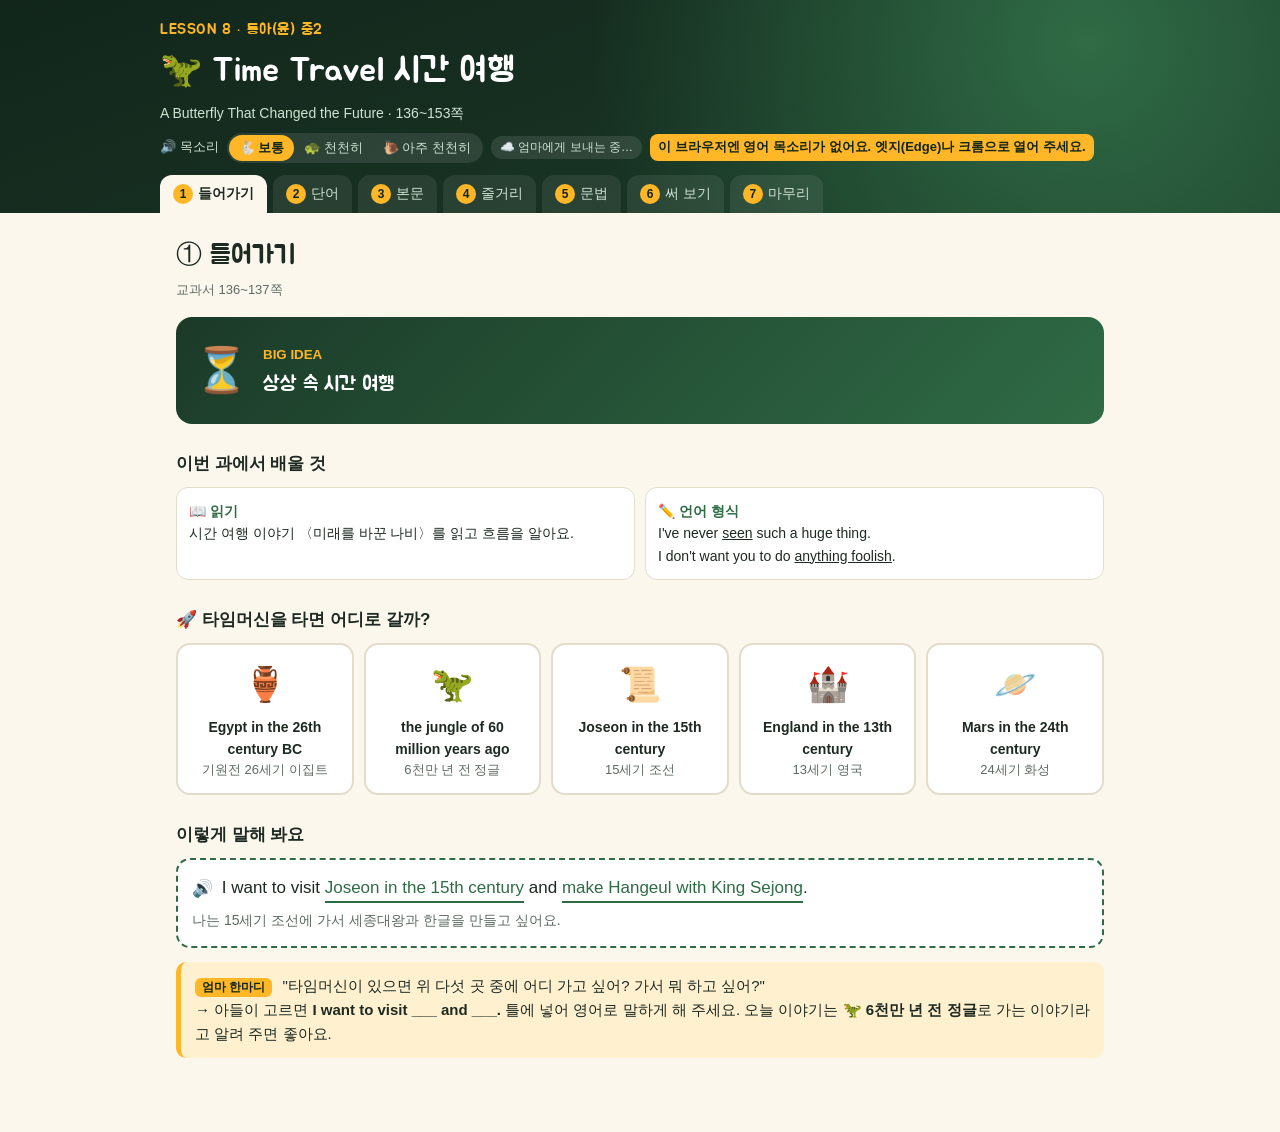
==== commit ec2f9d55: "영어 8과(/english8) 엄마 확인: 아들이 공부한 기록(열어 본 칸·채점 결과와 틀린 답·정답 본 시각·쓴 글)을 에듀깨비 /api/study로 저절로 보내고(제목 아래 '" ====
--- a/english8/index.html
+++ b/english8/index.html
@@ -41,6 +41,9 @@
 .speed button{border:0;background:none;color:#cfe3d3;font-size:13px;padding:4px 10px;border-radius:999px;white-space:nowrap}
 .speed button.on{background:var(--amber);color:var(--jungle);font-weight:700}
 #voiceNote{background:var(--amber);color:var(--jungle);border-radius:8px;padding:3px 8px;font-weight:700}
+.sync{font-size:12px;border-radius:999px;padding:2px 9px;background:rgba(255,255,255,.1);color:#cfe3d3;white-space:nowrap}
+.sync.ok{color:#b9e39b}
+.sync.no{color:#ffd27a}
 /* 칸 고르기 */
 nav{display:flex;gap:6px;overflow-x:auto;padding-bottom:0;scrollbar-width:none}
 nav::-webkit-scrollbar{display:none}
@@ -316,6 +319,7 @@
       <span class="speed" id="speed">
         <button data-r="1" class="on">🐇 보통</button><button data-r="0.7">🐢 천천히</button><button data-r="0.5">🐌 아주 천천히</button>
       </span>
+      <span id="syncState" class="sync">☁️ 엄마에게 보내는 중…</span>
       <span id="voiceNote" hidden>이 브라우저엔 영어 목소리가 없어요. 엣지(Edge)나 크롬으로 열어 주세요.</span>
     </div>
     <nav id="nav">
@@ -1297,6 +1301,138 @@
   if (b.textContent === q.dataset.a){ q.querySelectorAll(".opts button").forEach(x => x.classList.remove("wrong")); b.classList.add("right"); }
   else { b.classList.remove("wrong"); void b.offsetWidth; b.classList.add("wrong"); }
 });
+
+/* ===== 엄마에게 기록 보내기 =====
+   아들이 한 것(본 칸, 채점 결과, 틀린 답, 정답 보기 누른 것, 쓴 글)을 모아
+   에듀깨비 서버(/api/study)에 보낸다. 엄마는 mom.html 에서 비밀번호로 본다. */
+const STUDY_API = "https://shj-class.vercel.app/api/study";
+const UNIT = "u8";
+let REC = {}; try { REC = JSON.parse(localStorage.getItem("u8rec") || "{}"); } catch(e){}
+REC.tabs = REC.tabs || {}; REC.scenes = REC.scenes || {}; REC.peek = REC.peek || {};
+REC.blanks = REC.blanks || {}; REC.picks = REC.picks || {}; REC.wrongs = REC.wrongs || {};
+let pendingEvents = [], sendTimer = null;
+const nowHM = () => new Date().toLocaleTimeString("ko-KR",{hour:"2-digit",minute:"2-digit"});
+const BOX_NAME = {plot:"④ 줄거리 빈칸", sns:"⑤ SNS 글(현재완료)", r1:"⑦ 1번 단어 빈칸", r2:"⑦ 2번 at·by·in",
+  r5:"⑦ 5번 현재완료", r6:"⑦ 6번 something+형용사", who:"④ 누가 한 말일까", pick0:"⑦ 언어 형식 고르기", tf:"⑦ 4번 T/F"};
+const TAB_NAME = {s1:"① 들어가기", s2:"② 단어", s3:"③ 본문", s4:"④ 줄거리", s5:"⑤ 문법", s6:"⑥ 써 보기", s7:"⑦ 마무리"};
+
+function sentenceOf(inp){ // 빈칸이 든 문장을 '____' 로 바꿔 짧게
+  const tx = inp.closest(".tx"); if (!tx) return "";
+  let s = ""; tx.childNodes.forEach(n => { s += n.nodeType === 3 ? n.textContent : (n.tagName === "INPUT" ? (n === inp ? "[  ]" : "__") : (n.classList && n.classList.contains("mark") ? "" : n.textContent)); });
+  return s.replace(/\s+/g," ").trim().slice(0,110);
+}
+function snapshot(){
+  // 빈칸 문제: 마지막 채점 결과(아들이 쓴 답과 정답)
+  // 고르기 문제: 맞혔는지, 틀린 횟수
+  // (다시 열면 화면은 처음 상태라서, 전에 맞힌 기록은 지우지 않고 합친다)
+  ["who","pick0","tf"].forEach(id => {
+    const box = document.getElementById(id); if (!box) return;
+    const old = REC.picks[id] || [];
+    REC.picks[id] = [...box.querySelectorAll(".wq,.pk")].map((it,i) => ({
+      q: (it.querySelector(".line,.s") || it).textContent.replace(/🔊/g,"").replace(/\s+/g," ").trim().slice(0,90),
+      ok: !!it.querySelector(".opts button.right") || !!(old[i] && old[i].ok), wrong: (REC.wrongs[id+"_"+i] || 0)
+    }));
+  });
+  const os = REC.seq || {}, ot = REC.tq || {};
+  REC.seq = { done: seqNext >= SEQ.length || !!os.done, step: Math.max(seqNext, os.step || 0), wrong: REC.wrongs.seq || 0 };
+  REC.tq = { step: Math.max(tStep, ot.step || 0), total: TQ.length, wrong: REC.wrongs.tq || 0 };
+  const oo = REC.order || [];
+  REC.order = [...document.querySelectorAll(".ord")].map((o,i) => ({ q: ORDER[i].pre + " ( ) " + ORDER[i].post,
+    ok: o.classList.contains("ok") || !!(oo[i] && oo[i].ok), wrong: REC.wrongs["ord_"+i] || 0 }));
+  const oe = REC.exp || [];
+  REC.exp = [...document.querySelectorAll("#exp tbody tr")].map((tr,i) => {
+    const yn = [...tr.querySelectorAll(".yn")].map(y => { const b = y.querySelector("button.on"); return b ? b.textContent : ""; });
+    const o = oe[i] || {};
+    return { q: tr.querySelector("b").textContent, me: yn[0] || o.me || "", mom: yn[1] || o.mom || "" };
+  });
+  REC.write = { ...saved6, ...saved7 };
+  REC.at = new Date().toISOString();
+  try { localStorage.setItem("u8rec", JSON.stringify(REC)); } catch(e){}
+}
+function sendSoon(event, delay = 1500){
+  if (event) pendingEvents.push(event);
+  clearTimeout(sendTimer);
+  sendTimer = setTimeout(sendNow, delay);
+}
+async function sendNow(){
+  snapshot();
+  const events = pendingEvents.splice(0);
+  const st = document.getElementById("syncState");
+  try {
+    const r = await fetch(STUDY_API, { method:"POST", headers:{"Content-Type":"application/json"},
+      body: JSON.stringify({ unit: UNIT, data: REC, events }) });
+    if (!r.ok) throw 0;
+    if (st){ st.textContent = `☁️ 엄마에게 보냄 ${nowHM()}`; st.className = "sync ok"; }
+  } catch(e){
+    pendingEvents.unshift(...events);
+    if (st){ st.textContent = "☁️ 인터넷 연결되면 다시 보낼게요"; st.className = "sync no"; }
+  }
+}
+
+// 공룡 놀이는 누르면 화면을 새로 그려서, 누르기 전에 어디였는지 먼저 적어 둔다
+let clickInTQ = false;
+document.addEventListener("click", e => { clickInTQ = !!e.target.closest("#tq"); }, true);
+// 모든 클릭을 문서 맨 위에서 지켜본다(각 문제의 원래 동작이 끝난 뒤에 상태를 읽음)
+document.addEventListener("click", e => {
+  const b = e.target.closest("button"); if (!b) return;
+  // 칸 이동
+  if (b.closest("#nav")){ const t = b.dataset.go; if (!REC.tabs[t]){ REC.tabs[t] = nowHM(); sendSoon(`${TAB_NAME[t]} 칸을 처음 열었어요`); } return; }
+  if (b.closest("#scenePills") || b.id === "nextSc" || b.id === "prevSc"){ REC.scenes[curScene+1] = 1; sendSoon(); return; }
+  // 빈칸 채점 / 정답 보기
+  const m = b.id.match(/^(plot|sns|r1|r2|r5|r6)(Check|Ans)$/);
+  if (m){
+    const id = m[1], ins = [...document.querySelectorAll(`#${id} input`)];
+    if (m[2] === "Check"){
+      const items = ins.map(inp => ({ q: sentenceOf(inp), typed: inp.value.trim(), ans: inp.dataset.a.split("|")[0], ok: inp.classList.contains("ok") }));
+      const ok = items.filter(x => x.ok).length;
+      const prev = REC.blanks[id];
+      REC.blanks[id] = { items, ok, total: items.length, tries: (prev ? prev.tries : 0) + 1, at: nowHM() };
+      sendSoon(`${BOX_NAME[id]} 채점: ${ok}/${items.length}`, 300);
+    } else if (b.textContent === "정답 숨기기"){
+      REC.peek[id] = nowHM(); sendSoon(`${BOX_NAME[id]} 정답 보기를 눌렀어요`, 300);
+    }
+    return;
+  }
+  // 고르기 문제 아래 '정답 보기'
+  const tools = b.closest(".tools"), prevBox = tools && tools.previousElementSibling;
+  if (prevBox && ["who","pick0","tf"].includes(prevBox.id) && b.textContent === "정답 보기"){
+    REC.peek[prevBox.id] = nowHM(); sendSoon(`${BOX_NAME[prevBox.id]} 정답 보기를 눌렀어요`, 300); return;
+  }
+  // 고르기 문제 하나 고름
+  const it = b.closest(".wq,.pk");
+  if (it && b.closest(".opts")){
+    const box = it.parentElement, i = [...box.children].indexOf(it);
+    if (b.classList.contains("wrong")) REC.wrongs[box.id+"_"+i] = (REC.wrongs[box.id+"_"+i] || 0) + 1;
+    sendSoon(); return;
+  }
+  // 순서 맞히기
+  if (b.closest("#seq")){
+    if (b.classList.contains("wrong")) REC.wrongs.seq = (REC.wrongs.seq || 0) + 1;
+    sendSoon(seqNext >= SEQ.length ? "⑦ 3번 이야기 순서 맞히기를 끝냈어요" : null); return;
+  }
+  // 공룡 놀이
+  if (clickInTQ){
+    if (b.classList.contains("wrong")) REC.wrongs.tq = (REC.wrongs.tq || 0) + 1;
+    sendSoon(tStep >= TQ.length ? "⑤ T. rex 가족 놀이 8문제를 끝냈어요" : null); return;
+  }
+  // 단어 순서 놓기
+  const ord = b.closest(".ord");
+  if (ord){
+    const i = +ord.dataset.i;
+    if (ord.classList.contains("no")) REC.wrongs["ord_"+i] = (REC.wrongs["ord_"+i] || 0) + 1;
+    sendSoon(ord.classList.contains("ok") ? `⑤ 단어 순서 ${i+1}번을 맞혔어요` : null); return;
+  }
+  if (b.closest("#exp") || b.closest("#self")) { sendSoon(); return; }
+  if (b.classList.contains("qbtn")) { REC.qopen = (REC.qopen || 0) + 1; sendSoon(); }
+});
+// 쓴 글은 다 쓰고 3초 쉬면 보냄
+let wroteOnce = false;
+document.addEventListener("input", e => {
+  if (!e.target.closest("#s6,#r7")) return;
+  sendSoon(wroteOnce ? null : "⑥ 써 보기에 글을 쓰기 시작했어요", 3000); wroteOnce = true;
+});
+REC.tabs.s1 = REC.tabs.s1 || nowHM();
+sendSoon("수업 화면을 열었어요", 2000);
 </script>
 </body>
 </html>
